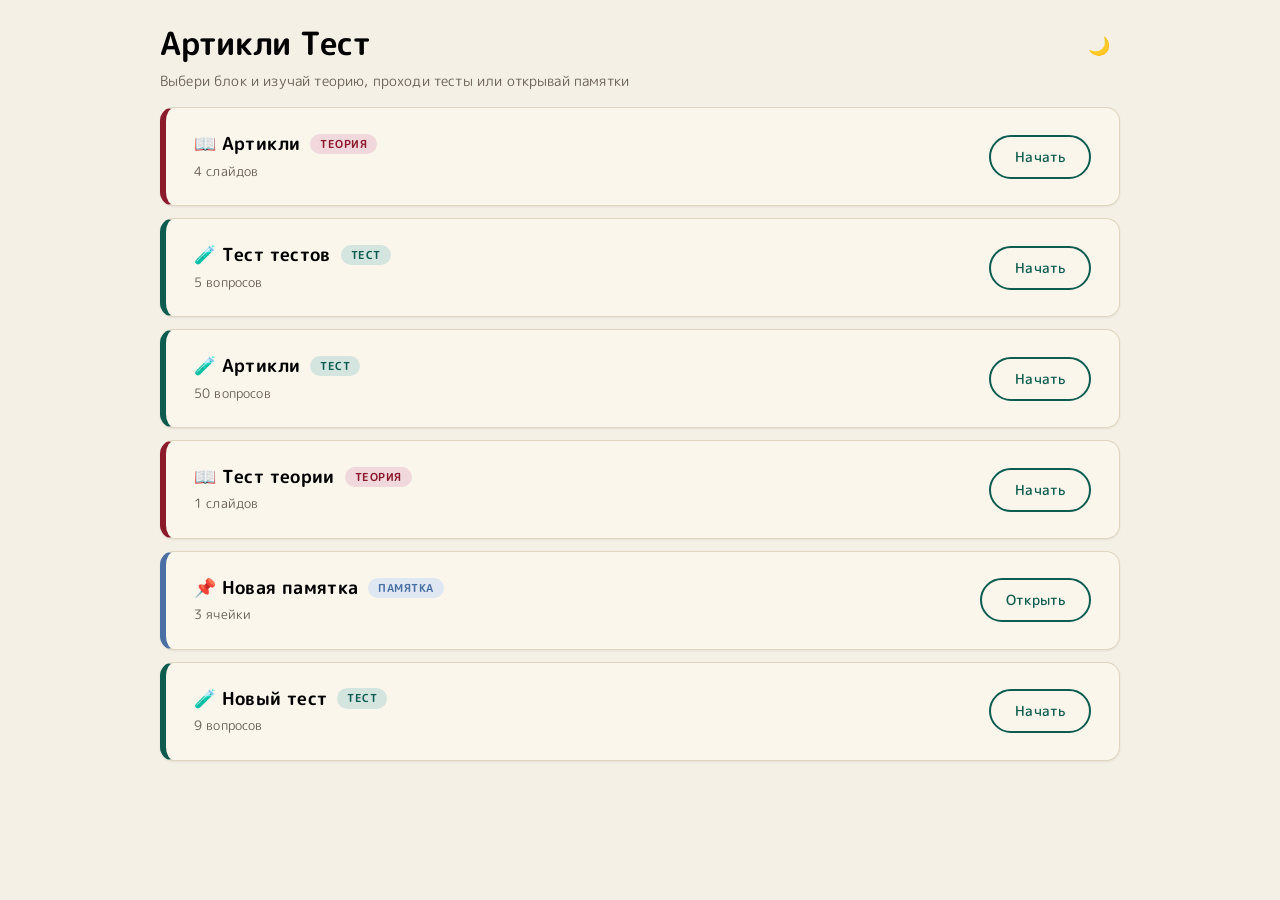
==== _source/index.html @ 347a3600 "Агрегатор курсов. Курс по англ" ====
<!DOCTYPE html>
<html lang="ru">
<head>
    <meta charset="UTF-8">
    <meta name="viewport" content="width=device-width, initial-scale=1.0">
    <title id="page-title">Курс</title>
    <script>
        // Anti-FOUC: применяем тему до первой отрисовки
        (function() {
            try {
                var t = localStorage.getItem("kp_course_theme");
                if (t === "dark" || t === "light") {
                    document.documentElement.setAttribute("data-theme", t);
                } else if (window.matchMedia && window.matchMedia("(prefers-color-scheme: dark)").matches) {
                    document.documentElement.setAttribute("data-theme", "dark");
                }
            } catch (e) {}
        })();
    </script>
    <link rel="stylesheet" href="index.css">
</head>
<body>

<div class="app-container" id="app-container">

    <div class="screen active" id="screen-menu">
        <div class="screen-header">
            <div>
                <h1 class="screen-title" id="course-title" ondblclick="openAdmin()">Курс</h1>
                <p class="screen-subtitle">Выбери блок и изучай теорию, проходи тесты или открывай памятки</p>
            </div>
            <button class="btn-icon" onclick="toggleTheme()" title="Сменить тему">🌙</button>
        </div>
        <div class="menu-list" id="menu-list"></div>
    </div>

    <div class="screen" id="screen-lesson">
        <div class="card">
            <div class="card-body">
                <div class="lesson-header">
                    <div class="lesson-title" id="lesson-title"></div>
                    <div class="header-right">
                        <button class="btn-icon print-hide" onclick="printCurrent()" title="Сохранить в PDF">📄</button>
                        <button class="btn-icon print-hide" onclick="toggleTheme()" title="Сменить тему">🌙</button>
                        <button class="btn btn-text print-hide" onclick="exitToMenu()">← В меню</button>
                    </div>
                </div>
                <div class="progress-bar" style="margin-top:20px;"><div class="progress-fill" id="progress-fill"></div></div>
            </div>
        </div>

        <div class="lesson-layout">
            <div class="lesson-main">
                <div class="card">
                    <div class="card-body" id="slide-content"></div>
                </div>
            </div>
            <aside class="lesson-sidebar">
                <h3>Содержание</h3>
                <nav class="topic-list" id="topic-list"></nav>
            </aside>
        </div>
    </div>

    <div class="screen" id="screen-quiz">
        <div class="card">
            <div class="card-body">
                <div class="lesson-header">
                    <div class="lesson-title" id="quiz-title"></div>
                    <div class="header-right">
                        <span class="timer print-hide" id="quiz-timer">00:00</span>
                        <button class="btn-icon print-hide" onclick="printCurrent()" title="Сохранить в PDF">📄</button>
                        <button class="btn-icon print-hide" onclick="toggleTheme()" title="Сменить тему">🌙</button>
                        <button class="btn btn-text print-hide" onclick="exitToMenu()">← В меню</button>
                    </div>
                </div>
                <div class="progress-bar" style="margin-top:20px;"><div class="progress-fill" id="quiz-progress-fill"></div></div>
            </div>
        </div>

        <div class="quiz-layout">
            <div class="quiz-main">
                <div class="card">
                    <div class="card-body" id="quiz-content"></div>
                </div>
            </div>
            <aside class="quiz-sidebar">
                <h3>Навигация</h3>
                <div class="quiz-nav-grid" id="quiz-nav-grid"></div>
            </aside>
        </div>
    </div>

    <div class="screen" id="screen-memo">
        <div class="memo-screen-header">
            <h1 class="memo-screen-title" id="memo-title"></h1>
            <div class="header-right">
                <button class="btn-icon print-hide" onclick="printCurrent()" title="Сохранить в PDF">📄</button>
                <button class="btn-icon print-hide" onclick="toggleTheme()" title="Сменить тему">🌙</button>
                <button class="btn btn-text print-hide" onclick="exitToMenu()">← В меню</button>
            </div>
        </div>
        <div class="memo-grid" id="memo-grid"></div>
    </div>

</div>

<script src="data.js"></script>
<script src="index.js"></script>
</body>
</html>
---- _source/index.css ----
/* ============================================================
   INDEX.CSS — стили просмотра курса
   ============================================================ */

/* ===== Локальные шрифты ===== */
@font-face {
    font-family: 'M PLUS Rounded 1c';
    font-style: normal;
    font-weight: 400;
    font-display: swap;
    src: url('fonts/MPLUSRounded1c-Regular.ttf') format('truetype');
}
@font-face {
    font-family: 'M PLUS Rounded 1c';
    font-style: normal;
    font-weight: 500;
    font-display: swap;
    src: url('fonts/MPLUSRounded1c-Medium.ttf') format('truetype');
}
@font-face {
    font-family: 'M PLUS Rounded 1c';
    font-style: normal;
    font-weight: 700;
    font-display: swap;
    src: url('fonts/MPLUSRounded1c-Bold.ttf') format('truetype');
}
@font-face {
    font-family: 'M PLUS Rounded 1c';
    font-style: normal;
    font-weight: 800;
    font-display: swap;
    src: url('fonts/MPLUSRounded1c-ExtraBold.ttf') format('truetype');
}

/* ===== Переменные тем ===== */
:root {
    --font-body: 'M PLUS Rounded 1c', -apple-system, BlinkMacSystemFont, 'Segoe UI', Roboto, Arial, sans-serif;
    --font-mono: ui-monospace, Menlo, Consolas, 'Courier New', monospace;

    --bg: #F5F0E6;
    --bg-soft: #EBE4D4;
    --card-bg: #FAF6EC;
    --card-border: #E0D6C0;

    --text: #1A1A1A;
    --text-strong: #000000;
    --text-muted: #6B6256;
    --text-disabled: #A89E8C;
    --text-soft: #4A4540;

    --primary: #0D5C4F;
    --primary-hover: #0A4A40;
    --primary-soft: #D4E4DF;

    --secondary: #8B1A2B;
    --secondary-soft: #F0D8DC;

    --success: #2D6A4F;
    --success-bg: #D4E8DC;
    --success-soft: #D4E8DC;
    --success-border: #2D6A4F;

    --error: #C83B3B;
    --error-bg: #F5D4D4;
    --error-soft: #F5D4D4;
    --error-border: #C83B3B;

    --warning-bg: #F0D8DC;
    --warning-text: #8B1A2B;

    --border: #D8CEB8;
    --hover: #E8DCC8;
    --hover-strong: #DDD0B8;

    --input-bg: #EBE4D4;
    --input-bg-focus: #FAF6EC;

    --topbar-bg: #FAF6EC;
    --topbar-text: #1A1A1A;
    --topbar-border: #E0D6C0;

    --media-bg: #0D1416;
    --card-face-bg: #F0E8D8;
    --card-face-text: #1A1A1A;
    --placeholder-bg: #EBE4D4;
    --placeholder-border: #D8CEB8;
    --placeholder-text: #A89E8C;

    --nav-current: #2563EB;
    --nav-current-soft: rgba(37, 99, 235, 0.15);
    --memo-accent: #4A6FA5;
    --memo-accent-soft: #DEE7F2;

    --shadow-sm: 0 1px 2px rgba(43,43,43,.08);
    --shadow-md: 0 4px 12px rgba(43,43,43,.10);
    --shadow-lg: 0 10px 30px rgba(43,43,43,.14);

    --radius-sm: 6px;
    --radius-md: 10px;
    --radius-lg: 14px;
}
/* ============================================================
   ЧАСТЬ 1 — ТЁМНАЯ ТЕМА
   Замени этим блоком старый [data-theme="dark"] { ... }
   в файлах admin.css и index.css
   ============================================================ */

[data-theme="dark"] {
    --bg: #0A0A0A;
    --bg-soft: #141414;
    --card-bg: #111111;
    --card-border: #2E2E2E;
    --text: #F5F5F5;
    --text-strong: #FFFFFF;
    --text-muted: #8A8A8A;
    --text-disabled: #4A4A4A;
    --text-soft: #B0B0B0;
    --primary: #15803D;
    --primary-hover: #166534;
    --primary-soft: #052E16;
    --secondary: #8B1A1C;
    --secondary-soft: #2A0F0F;
    --success: #059669;
    --success-bg: #052E16;
    --success-soft: #052E16;
    --success-border: #059669;
    --error: #DC2626;
    --error-bg: #2A0A0A;
    --error-soft: #2A0A0A;
    --error-border: #DC2626;
    --warning-bg: #2A0F0F;
    --warning-text: #8B1A1C;
    --border: #2E2E2E;
    --hover: #1A1A1A;
    --hover-strong: #262626;
    --input-bg: #141414;
    --input-bg-focus: #1A1A1A;
    --topbar-bg: #111111;
    --topbar-text: #F5F5F5;
    --topbar-border: #2E2E2E;
    --media-bg: #000000;
    --card-face-bg: #1A1A1A;
    --card-face-text: #FFFFFF;
    --placeholder-bg: #141414;
    --placeholder-border: #2E2E2E;
    --placeholder-text: #4A4A4A;
    --memo-accent: #1E40AF;
    --memo-accent-soft: #0F1A3A;
    --nav-current: #1E40AF;
    --nav-current-soft: rgba(30,64,175,.25);
}

/* --- Match: выбранный и соединённый (без заливки) --- */
.match-item.selected {
    border-color: var(--nav-current);
    border-width: 2px;
    background: transparent;
    color: var(--nav-current);
    font-weight: 700;
}
.match-item.matched {
    border-color: var(--success);
    border-width: 2px;
    background: transparent;
    color: var(--success);
    cursor: default;
    font-weight: 700;
}

/* ===== База ===== */
* { box-sizing: border-box; }
body {
    font-family: var(--font-body);
    font-weight: 400;
    margin: 0;
    background: var(--bg);
    color: var(--text);
    min-height: 100vh;
    padding: 24px 16px;
    transition: background-color .25s, color .25s;
    -webkit-font-smoothing: antialiased;
    letter-spacing: 0.01em;
    line-height: 1.6;
}

h1, h2, h3 { font-weight: 700; letter-spacing: 0.02em; }

.app-container {
    max-width: 960px;
    margin: 0 auto;
    display: flex;
    flex-direction: column;
    gap: 16px;
}
.app-container.wide {
    max-width: 1400px;
}

.screen { display: none; }
.screen.active { display: flex; flex-direction: column; gap: 16px; }

.card {
    background: var(--card-bg);
    border: 1px solid var(--card-border);
    border-radius: var(--radius-lg);
    box-shadow: var(--shadow-sm);
    overflow: hidden;
    transition: box-shadow .2s;
}
.card-body { padding: 32px 40px; }
@media (max-width: 600px) {
    .card-body { padding: 24px 20px; }
    .lesson-header { gap: 10px; }
    .lesson-title { font-size: 16px; }
    .header-right { gap: 6px; flex-wrap: wrap; }
    .timer { font-size: 13px; padding: 4px 10px; }
    .btn-icon { width: 36px; height: 36px; font-size: 16px; }
    .btn-text { padding: 8px 10px; font-size: 13px; }
}

.screen-header {
    display: flex;
    justify-content: space-between;
    align-items: flex-start;
    gap: 16px;
    flex-wrap: wrap;
}
.screen-title {
    font-size: 32px;
    font-weight: 700;
    color: var(--text-strong);
    margin: 0 0 8px;
    line-height: 1.2;
    letter-spacing: -.3px;
    cursor: default;
    user-select: none;
    -webkit-user-select: none;
    touch-action: manipulation;
    -webkit-tap-highlight-color: transparent;
}
.screen-subtitle {
    font-size: 14px;
    color: var(--text-muted);
    margin: 0;
    line-height: 1.5;
}
.header-actions {
    display: flex;
    align-items: center;
    gap: 8px;
    flex-shrink: 0;
}

/* ===== Кнопки ===== */
.btn {
    display: inline-flex;
    align-items: center;
    justify-content: center;
    gap: 8px;
    padding: 10px 24px;
    border-radius: 100px;
    font-size: 14px;
    font-weight: 500;
    font-family: inherit;
    letter-spacing: .1px;
    cursor: pointer;
    border: none;
    transition: all .15s;
    white-space: nowrap;
    text-decoration: none;
}
.btn-primary { background: var(--primary); color: #fff; }
.btn-primary:hover { background: var(--primary-hover); box-shadow: var(--shadow-sm); }
.btn-outline {
    background: transparent;
    color: var(--primary);
    border: 1px solid var(--border);
}
.btn-outline:hover { background: var(--primary-soft); border-color: transparent; }
.btn-text {
    background: transparent;
    color: var(--text-muted);
    padding: 10px 16px;
}
.btn-text:hover { background: var(--hover); color: var(--text); }
.btn-icon {
    width: 42px;
    height: 42px;
    padding: 0;
    border-radius: 50%;
    background: transparent;
    color: var(--text-muted);
    border: none;
    cursor: pointer;
    font-size: 18px;
    display: inline-flex;
    align-items: center;
    justify-content: center;
    transition: all .15s;
    font-family: inherit;
}
.btn-icon:hover { background: var(--hover); color: var(--text); }
.btn:disabled { opacity: .4; cursor: default; pointer-events: none; }

/* ===== Меню ===== */
.menu-list { display: flex; flex-direction: column; gap: 12px; }
.menu-item {
    background: var(--card-bg);
    border: 1px solid var(--card-border);
    border-radius: var(--radius-lg);
    box-shadow: var(--shadow-sm);
    padding: 24px 28px;
    display: flex;
    justify-content: space-between;
    align-items: center;
    gap: 20px;
    flex-wrap: wrap;
    transition: box-shadow .2s;
    border-left: 6px solid var(--card-border);
}
.menu-item:hover { box-shadow: var(--shadow-md); }
.menu-item.theory { border-left-color: var(--secondary); }
.menu-item.quiz { border-left-color: var(--primary); }
.menu-item.memo { border-left-color: var(--memo-accent); }

.menu-info { flex: 1; min-width: 200px; }
.menu-info h3 {
    margin: 0 0 6px;
    font-size: 18px;
    font-weight: 700;
    color: var(--text-strong);
    display: flex;
    align-items: center;
    gap: 10px;
    line-height: 1.3;
}
.menu-info p {
    margin: 0;
    font-size: 13px;
    color: var(--text-muted);
    line-height: 1.5;
}
.menu-type-badge {
    display: inline-block;
    padding: 3px 10px;
    font-size: 11px;
    font-weight: 700;
    border-radius: 100px;
    text-transform: uppercase;
    letter-spacing: .5px;
}
.menu-type-badge.theory {
    background: var(--secondary-soft);
    color: var(--secondary);
}
.menu-type-badge.quiz {
    background: var(--primary-soft);
    color: var(--primary);
}
.menu-type-badge.memo {
    background: var(--memo-accent-soft);
    color: var(--memo-accent);
}
.menu-actions { display: flex; gap: 8px; flex-wrap: wrap; }

/* ===== Прогресс ===== */
.progress-bar {
    height: 8px;
    background: var(--hover);
    border-radius: 100px;
    overflow: hidden;
    margin-bottom: 24px;
}
.progress-fill {
    height: 100%;
    background: var(--primary);
    width: 0%;
    border-radius: 100px;
    transition: width .4s ease;
}

/* ===== Шапка блока ===== */
.lesson-header {
    display: flex;
    justify-content: space-between;
    align-items: center;
    gap: 12px;
    flex-wrap: wrap;
}
.lesson-title {
    font-size: 18px;
    font-weight: 700;
    color: var(--text-strong);
}
.header-right { display: flex; align-items: center; gap: 10px; }
.timer {
    font-weight: 600;
    color: var(--text-muted);
    font-variant-numeric: tabular-nums;
    font-size: 15px;
    padding: 6px 14px;
    background: var(--hover);
    border-radius: 100px;
}

/* ===== Раскладка теории / теста ===== */
.lesson-layout, .quiz-layout {
    display: flex;
    gap: 20px;
    align-items: flex-start;
}
.lesson-main, .quiz-main { flex: 1; min-width: 0; }
.lesson-sidebar, .quiz-sidebar {
    width: 240px;
    flex-shrink: 0;
    position: sticky;
    top: 20px;
    background: var(--card-bg);
    border: 1px solid var(--card-border);
    border-radius: var(--radius-lg);
    box-shadow: var(--shadow-sm);
    padding: 20px;
}
.lesson-sidebar h3, .quiz-sidebar h3 {
    font-size: 12px;
    color: var(--text-muted);
    text-transform: uppercase;
    letter-spacing: .8px;
    margin: 0 0 14px;
    font-weight: 700;
}

.topic-list { display: flex; flex-direction: column; gap: 4px; }
.topic-item {
    text-align: left;
    padding: 10px 14px;
    border: none;
    background: transparent;
    color: var(--text);
    border-radius: var(--radius-sm);
    cursor: pointer;
    font-size: 14px;
    font-family: inherit;
    font-weight: 500;
    transition: all .15s;
    line-height: 1.4;
}
.topic-item:hover { background: var(--hover); }
.topic-item.current {
    background: var(--primary-soft);
    color: var(--primary);
    font-weight: 700;
}
.topic-item.visited { color: var(--success); }
.topic-item.visited.current { color: var(--primary); }

/* ===== Слайд ===== */
.slide-title {
    font-size: 24px;
    font-weight: 700;
    margin: 0 0 24px;
    color: var(--text-strong);
    line-height: 1.3;
    letter-spacing: -.2px;
}

.slide-content p {
    font-size: 16px;
    line-height: 1.7;
    margin: 0 0 16px;
    color: var(--text);
}
.slide-content h3 {
    font-size: 18px;
    font-weight: 700;
    margin: 28px 0 12px;
    color: var(--text-strong);
}
.slide-content ul { margin: 0 0 16px; padding-left: 24px; }
.slide-content ul li {
    font-size: 16px;
    line-height: 1.7;
    margin-bottom: 8px;
    color: var(--text);
}
.slide-content .quote {
    margin: 24px 0;
    padding: 16px 22px;
    background: var(--secondary-soft);
    border-left: 4px solid var(--secondary);
    border-radius: var(--radius-sm);
    font-size: 15px;
    line-height: 1.6;
    color: var(--text);
}
.slide-content strong { color: var(--text-strong); font-weight: 700; }

/* ===== Медиа ===== */
.slide-media { margin: 24px 0; }
.slide-media img,
.slide-media video {
    width: 100%;
    height: auto;
    display: block;
    border-radius: var(--radius-md);
    background: var(--media-bg);
}
.slide-media video { max-height: 520px; }

.slide-media-error {
    padding: 30px 20px;
    text-align: center;
    background: var(--placeholder-bg);
    border: 1px dashed var(--placeholder-border);
    border-radius: var(--radius-md);
    color: var(--text-muted);
    font-size: 14px;
    line-height: 1.5;
}
.slide-media-error code {
    font-family: var(--font-mono);
    font-size: 12px;
    color: var(--primary);
    word-break: break-all;
}

/* ===== Таблица ===== */
.slide-table-wrap {
    margin: 24px 0;
    overflow-x: auto;
    -webkit-overflow-scrolling: touch;
    border-radius: var(--radius-md);
    border: 1px solid var(--border);
}
.slide-table {
    width: 100%;
    border-collapse: collapse;
    font-size: 15px;
    background: var(--card-bg);
    min-width: 100%;
}
.slide-table td,
.slide-table th {
    padding: 12px 16px;
    border: 1px solid var(--border);
    text-align: left;
    vertical-align: top;
    line-height: 1.5;
    color: var(--text);
    word-break: break-word;
}
.slide-table th {
    background: var(--card-face-bg);
    font-weight: 700;
    color: var(--text-strong);
    text-transform: none;
    letter-spacing: 0;
}
.slide-table tr:not(:has(th)):nth-child(even) td {
    background: var(--hover);
}
.slide-table tbody tr:hover td {
    background: var(--primary-soft);
}
@media (max-width: 600px) {
    .slide-table td,
    .slide-table th {
        padding: 8px 10px;
        font-size: 13px;
    }
}

/* ===== Ссылки ===== */
.link-block { margin: 20px 0; }
.slide-link {
    display: inline-flex;
    align-items: center;
    gap: 10px;
    padding: 12px 24px;
    background: var(--secondary-soft);
    color: var(--secondary);
    border-radius: 100px;
    font-size: 15px;
    font-weight: 700;
    text-decoration: none;
    cursor: pointer;
    transition: all .2s;
    border: none;
    font-family: inherit;
}
.slide-link:hover { background: var(--secondary); color: #fff; }
.slide-link.internal { background: var(--primary-soft); color: var(--primary); }
.slide-link.internal:hover { background: var(--primary); color: #fff; }

/* ===== Навигация ===== */
.nav-row {
    display: flex;
    justify-content: space-between;
    gap: 10px;
    margin-top: 32px;
    padding-top: 24px;
    border-top: 1px solid var(--border);
}
.nav-btn {
    padding: 12px 28px;
    border-radius: 100px;
    font-size: 14px;
    font-weight: 500;
    cursor: pointer;
    font-family: inherit;
    border: 1px solid var(--border);
    background: transparent;
    color: var(--primary);
    transition: all .2s;
}
.nav-btn:hover:not(:disabled) { background: var(--primary-soft); border-color: transparent; }
.nav-btn:disabled { opacity: .35; cursor: default; }
.nav-btn.primary { background: var(--primary); color: #fff; border-color: var(--primary); }
.nav-btn.primary:hover:not(:disabled) { background: var(--primary-hover); border-color: var(--primary-hover); }

/* ===== Навигация теста ===== */
.quiz-nav-grid {
    display: grid;
    grid-template-columns: repeat(3, 1fr);
    gap: 6px;
}
.quiz-nav-num {
    aspect-ratio: 1;
    padding: 0;
    border: 1px solid var(--border);
    background: transparent;
    color: var(--text-muted);
    border-radius: var(--radius-sm);
    font-size: 14px;
    font-weight: 500;
    cursor: pointer;
    font-family: inherit;
    transition: all .15s;
}
.quiz-nav-num:hover { background: var(--hover); color: var(--text); }
.quiz-nav-num.correct { background: var(--success-bg); border-color: var(--success-border); color: var(--success); }
.quiz-nav-num.wrong { background: var(--error-bg); border-color: var(--error-border); color: var(--error); }
.quiz-nav-num.current { border-color: var(--nav-current); color: var(--nav-current); box-shadow: 0 0 0 2px var(--nav-current-soft); }

/* ===== Вопросы теста ===== */
.quiz-question-text {
    font-size: 20px;
    font-weight: 700;
    margin-bottom: 20px;
    line-height: 1.5;
    color: var(--text-strong);
}
.quiz-hint {
    font-size: 13px;
    color: var(--text-muted);
    margin-bottom: 16px;
    font-style: italic;
}
.quiz-options { display: flex; flex-direction: column; gap: 10px; }
.quiz-opt {
    background: transparent;
    border: 1px solid var(--border);
    color: var(--text);
    padding: 16px 20px;
    border-radius: var(--radius-sm);
    font-size: 16px;
    text-align: left;
    cursor: pointer;
    font-weight: 400;
    font-family: inherit;
    transition: all .15s;
    line-height: 1.4;
}
.quiz-opt:hover:not(:disabled) { border-color: var(--primary); background: var(--primary-soft); }
.quiz-opt:disabled { cursor: default; }
.quiz-opt.selected { background: var(--primary-soft); border-color: var(--primary); color: var(--primary); font-weight: 500; }
.quiz-opt.correct { background: var(--success-bg); border-color: var(--success); color: var(--success); font-weight: 500; }
.quiz-opt.wrong { background: var(--error-bg); border-color: var(--error); color: var(--error); }

.quiz-explain {
    display: none;
    margin-top: 20px;
    padding: 18px 22px;
    background: var(--secondary-soft);
    border-left: 4px solid var(--secondary);
    border-radius: var(--radius-sm);
    font-size: 15px;
    line-height: 1.6;
    color: var(--text);
}
.quiz-explain.show { display: block; animation: fadeIn .3s ease; }
@keyframes fadeIn { from { opacity: 0; transform: translateY(-5px); } to { opacity: 1; transform: translateY(0); } }

.quiz-nav-row {
    display: flex;
    justify-content: space-between;
    gap: 10px;
    margin-top: 32px;
    padding-top: 24px;
    border-top: 1px solid var(--border);
}
.quiz-nav-btn {
    padding: 12px 28px;
    border-radius: 100px;
    font-size: 14px;
    font-weight: 500;
    cursor: pointer;
    font-family: inherit;
    border: 1px solid var(--border);
    background: transparent;
    color: var(--primary);
    transition: all .2s;
}
.quiz-nav-btn:hover:not(:disabled) { background: var(--primary-soft); border-color: transparent; }
.quiz-nav-btn:disabled { opacity: .35; cursor: default; }
.quiz-nav-btn.primary { background: var(--primary); color: #fff; border-color: var(--primary); }
.quiz-nav-btn.primary:hover:not(:disabled) { background: var(--primary-hover); border-color: var(--primary-hover); }
.quiz-nav-btn.check {
    background: var(--success);
    color: #fff;
    border-color: var(--success);
}
.quiz-nav-btn.check:hover:not(:disabled) { filter: brightness(.9); }

/* ===== MATCH ===== */
.match-grid {
    display: grid;
    grid-template-columns: 1fr 1fr;
    gap: 12px;
    margin-bottom: 8px;
}
.match-col { display: flex; flex-direction: column; gap: 8px; }
.match-item {
    padding: 14px 18px;
    border: 2px solid var(--border);
    border-radius: var(--radius-sm);
    background: var(--card-bg);
    color: var(--text);
    font-size: 16px;
    font-family: inherit;
    font-weight: 500;
    cursor: pointer;
    text-align: center;
    transition: all .18s;
    line-height: 1.4;
    min-height: 56px;
    display: flex;
    align-items: center;
    justify-content: center;
}
.match-item:hover:not(.matched):not(:disabled) {
    border-color: var(--primary);
    background: var(--primary-soft);
    color: var(--primary);
}
.match-item.selected {
    border-color: var(--nav-current);
    background: var(--nav-current-soft);
    color: var(--nav-current);
    font-weight: 700;
}
.match-item.matched {
    border-color: var(--success);
    background: var(--success-bg);
    color: var(--success);
    cursor: default;
    font-weight: 700;
}
.match-item.wrong-flash {
    border-color: var(--error);
    background: var(--error-bg);
    color: var(--error);
    animation: shake .4s ease;
}
@keyframes shake {
    0%, 100% { transform: translateX(0); }
    20% { transform: translateX(-6px); }
    40% { transform: translateX(6px); }
    60% { transform: translateX(-4px); }
    80% { transform: translateX(4px); }
}
.match-counter {
    text-align: center;
    font-size: 13px;
    color: var(--text-muted);
    margin-bottom: 14px;
    font-weight: 500;
}
@media (max-width: 600px) {
    .match-grid { gap: 8px; }
    .match-item { padding: 10px 8px; font-size: 14px; min-height: 48px; }
}

/* ===== CARD ===== */
.card-view {
    max-width: 560px;
    margin: 0 auto;
}
.card-face {
    background: var(--card-face-bg);
    color: var(--card-face-text);
    border: 1px solid var(--card-border);
    border-radius: var(--radius-lg);
    padding: 60px 30px;
    text-align: center;
    min-height: 300px;
    display: flex;
    flex-direction: column;
    align-items: center;
    justify-content: center;
    gap: 20px;
    margin-bottom: 20px;
    box-shadow: var(--shadow-md);
}
.card-face-image {
    max-width: 100%;
    max-height: 240px;
    border-radius: var(--radius-sm);
    object-fit: contain;
}
.card-face-text {
    font-size: 40px;
    font-weight: 700;
    line-height: 1.2;
    word-break: break-word;
}
@media (max-width: 600px) {
    .card-face { padding: 40px 20px; min-height: 220px; }
    .card-face-text { font-size: 30px; }
}
.card-buttons {
    display: flex;
    gap: 16px;
    justify-content: center;
}
.card-btn {
    width: 90px;
    height: 90px;
    border-radius: 50%;
    border: 2px solid var(--border);
    background: var(--card-bg);
    color: var(--text-muted);
    font-size: 34px;
    cursor: pointer;
    display: inline-flex;
    align-items: center;
    justify-content: center;
    transition: all .2s;
    font-family: inherit;
    line-height: 1;
    user-select: none;
}
.card-btn.dontknow { border-color: var(--error); color: var(--error); }
.card-btn.dontknow:hover { background: var(--error-bg); transform: scale(1.05); }
.card-btn.know { border-color: var(--success); color: var(--success); }
.card-btn.know:hover { background: var(--success-bg); transform: scale(1.05); }
.card-btn:disabled { opacity: .4; cursor: default; pointer-events: none; }
@media (max-width: 600px) {
    .card-btn { width: 76px; height: 76px; font-size: 28px; }
}

.card-answer-label {
    text-align: center;
    color: var(--text-muted);
    font-size: 13px;
    text-transform: uppercase;
    letter-spacing: .8px;
    font-weight: 700;
    margin-bottom: 12px;
}

/* ===== РЕЗУЛЬТАТ ===== */
.quiz-result-box {
    background: var(--success-bg);
    border: 1px solid var(--success-border);
    border-radius: var(--radius-lg);
    padding: 40px 30px;
    text-align: center;
}
.quiz-result-box h2 {
    margin: 0 0 10px;
    color: var(--success);
    font-weight: 700;
}
.quiz-result-box .score {
    font-size: 56px;
    font-weight: 700;
    color: var(--text-strong);
    margin: 16px 0 8px;
    letter-spacing: -1px;
}
.quiz-result-box .note { color: var(--text-muted); font-size: 14px; margin: 0 0 6px; }
.quiz-result-box .time { color: var(--text-muted); font-size: 14px; margin: 0 0 28px; }
.quiz-result-actions { display: flex; gap: 10px; justify-content: center; flex-wrap: wrap; }

/* ===== Статистика по группам ===== */
.group-stats { margin: 24px 0; }
.group-stats-title {
    font-size: 16px;
    font-weight: 700;
    color: var(--text-strong);
    margin-bottom: 14px;
}
.group-row {
    border: 1px solid var(--border);
    border-radius: var(--radius-md);
    margin-bottom: 8px;
    overflow: hidden;
    background: var(--card-bg);
    transition: all .2s;
}
.group-row:hover { box-shadow: var(--shadow-sm); }
.group-row.expanded { border-color: var(--primary); }
.group-row-head {
    display: flex;
    align-items: center;
    justify-content: space-between;
    padding: 16px 20px;
    cursor: pointer;
    gap: 12px;
    user-select: none;
}
.group-row-name {
    font-weight: 500;
    color: var(--text-strong);
    font-size: 15px;
    display: flex;
    align-items: center;
    gap: 10px;
}
.group-row-arrow {
    color: var(--text-muted);
    font-size: 12px;
    transition: transform .2s;
}
.group-row.expanded .group-row-arrow { transform: rotate(90deg); }
.group-row-right { display: flex; align-items: center; gap: 14px; }
.group-row-count {
    font-size: 14px;
    color: var(--text-muted);
    font-variant-numeric: tabular-nums;
}
.group-row-bar {
    width: 100px;
    height: 8px;
    background: var(--hover);
    border-radius: 100px;
    overflow: hidden;
    flex-shrink: 0;
}
.group-row-bar-fill { height: 100%; transition: width .4s; border-radius: 100px; }
.group-row-percent {
    font-size: 14px;
    font-weight: 700;
    min-width: 48px;
    text-align: right;
    font-variant-numeric: tabular-nums;
}
.group-row-details {
    display: none;
    padding: 0 20px 20px;
    border-top: 1px solid var(--border);
}
.group-row.expanded .group-row-details { display: block; animation: fadeIn .3s ease; }
.group-q-item { padding: 16px 0; border-bottom: 1px solid var(--border); }
.group-q-item:last-child { border-bottom: none; }
.group-q-text {
    font-weight: 500;
    color: var(--text-strong);
    margin-bottom: 12px;
    font-size: 15px;
    line-height: 1.5;
}
.group-q-status {
    display: inline-block;
    padding: 2px 10px;
    border-radius: 100px;
    font-size: 11px;
    font-weight: 700;
    margin-left: 8px;
    text-transform: uppercase;
    letter-spacing: .4px;
    vertical-align: middle;
}
.group-q-status.ok { background: var(--success-bg); color: var(--success); }
.group-q-status.fail { background: var(--error-bg); color: var(--error); }
.group-q-answers { display: flex; flex-direction: column; gap: 4px; margin-top: 8px; }
.group-q-answer {
    font-size: 14px;
    padding: 8px 12px;
    border-radius: var(--radius-sm);
    color: var(--text);
    background: var(--placeholder-bg);
    line-height: 1.4;
}
.group-q-answer.user-correct {
    background: var(--success-bg);
    color: var(--success);
    font-weight: 500;
}
.group-q-answer.user-wrong {
    background: var(--error-bg);
    color: var(--error);
}
.group-q-answer.correct-answer { border: 1px dashed var(--success); }

.group-match-pairs { display: flex; flex-direction: column; gap: 4px; margin-top: 8px; }
.group-match-pair {
    font-size: 14px;
    padding: 8px 12px;
    border-radius: var(--radius-sm);
    background: var(--placeholder-bg);
    color: var(--text);
    line-height: 1.4;
}
.group-match-pair.correct-answer {
    background: var(--success-bg);
    color: var(--success);
    border: 1px dashed var(--success);
}

.group-card-view {
    display: flex;
    gap: 12px;
    margin-top: 8px;
    flex-wrap: wrap;
}
.group-card-side {
    flex: 1;
    min-width: 180px;
    padding: 14px 16px;
    border-radius: var(--radius-sm);
    background: var(--placeholder-bg);
    color: var(--text);
    font-size: 14px;
    line-height: 1.4;
}
.group-card-side-label {
    font-size: 11px;
    text-transform: uppercase;
    letter-spacing: .5px;
    color: var(--text-muted);
    font-weight: 700;
    margin-bottom: 6px;
}
.group-card-side img {
    max-width: 100%;
    max-height: 140px;
    border-radius: 4px;
    margin-top: 8px;
    display: block;
}

/* ===== ПАМЯТКА ===== */
.memo-screen-header {
    display: flex;
    justify-content: space-between;
    align-items: center;
    gap: 12px;
    flex-wrap: wrap;
    margin-bottom: 20px;
}
.memo-screen-title {
    font-size: 24px;
    font-weight: 700;
    color: var(--text-strong);
    margin: 0;
    line-height: 1.3;
    letter-spacing: -.2px;
}

.memo-grid {
    display: grid;
    gap: 20px;
    align-items: start;
}
.memo-grid.cols-1 { grid-template-columns: 1fr; }
.memo-grid.cols-2 { grid-template-columns: repeat(2, 1fr); }
.memo-grid.cols-3 { grid-template-columns: repeat(3, 1fr); }
.memo-grid.cols-4 { grid-template-columns: repeat(4, 1fr); }

.memo-cell {
    background: var(--card-face-bg);
    border: 1px solid var(--card-border);
    border-radius: var(--radius-lg);
    box-shadow: var(--shadow-sm);
    overflow: hidden;
    transition: box-shadow .2s;
    display: flex;
    flex-direction: column;
}
.memo-cell:hover { box-shadow: var(--shadow-md); }

.memo-cell-header {
    background: var(--secondary);
    color: #fff;
    padding: 14px 20px;
    font-size: 14px;
    font-weight: 700;
    text-transform: uppercase;
    letter-spacing: .6px;
    line-height: 1.3;
}
.memo-cell-header.with-icon {
    display: flex;
    align-items: center;
    gap: 8px;
}
.memo-cell-header .memo-cell-icon {
    font-size: 16px;
    flex-shrink: 0;
}

.memo-cell-body {
    padding: 20px 22px;
    color: var(--card-face-text);
    flex: 1;
}
.memo-cell-body p {
    font-size: 15px;
    line-height: 1.6;
    margin: 0 0 12px;
    color: var(--card-face-text);
}
.memo-cell-body p:last-child { margin-bottom: 0; }
.memo-cell-body h3 {
    font-size: 16px;
    font-weight: 700;
    margin: 16px 0 10px;
    color: var(--card-face-text);
}
.memo-cell-body h3:first-child { margin-top: 0; }
.memo-cell-body ul {
    margin: 0 0 12px;
    padding-left: 20px;
}
.memo-cell-body ul:last-child { margin-bottom: 0; }
.memo-cell-body ul li {
    font-size: 15px;
    line-height: 1.6;
    margin-bottom: 6px;
    color: var(--card-face-text);
}
.memo-cell-body .quote {
    margin: 16px 0;
    padding: 12px 16px;
    background: var(--secondary-soft);
    border-left: 4px solid var(--secondary);
    border-radius: var(--radius-sm);
    font-size: 14px;
    line-height: 1.6;
    color: var(--card-face-text);
}
.memo-cell-body .quote:last-child { margin-bottom: 0; }
.memo-cell-body strong { color: var(--card-face-text); font-weight: 700; }

.memo-cell-body .slide-media { margin: 16px 0; }
.memo-cell-body .slide-media:last-child { margin-bottom: 0; }
.memo-cell-body .slide-media img,
.memo-cell-body .slide-media video {
    background: var(--media-bg);
}

.memo-cell-body .slide-link {
    background: var(--secondary-soft);
    color: var(--secondary);
}

.memo-cell-body .slide-table-wrap {
    margin: 16px 0;
}
.memo-cell-body .slide-table-wrap:last-child { margin-bottom: 0; }
.memo-cell-body .slide-table {
    font-size: 14px;
}
.memo-cell-body .slide-table td,
.memo-cell-body .slide-table th {
    padding: 8px 10px;
}

.memo-grid.cols-1 .memo-cell-body {
    max-width: 800px;
    margin: 0 auto;
    width: 100%;
}
.memo-grid.cols-1 .memo-cell-header {
    padding: 18px 32px;
    font-size: 16px;
}

@media (max-width: 900px) {
    .memo-grid.cols-3,
    .memo-grid.cols-4 {
        grid-template-columns: repeat(2, 1fr);
    }
}
@media (max-width: 600px) {
    .memo-grid.cols-1,
    .memo-grid.cols-2,
    .memo-grid.cols-3,
    .memo-grid.cols-4 {
        grid-template-columns: 1fr;
    }
    .memo-grid { gap: 14px; }
    .memo-cell-body { padding: 16px 18px; }
    .memo-screen-title { font-size: 20px; }
}

/* ===== Адаптив ===== */
@media (max-width: 800px) {
    .lesson-layout, .quiz-layout { flex-direction: column; }
    .lesson-sidebar, .quiz-sidebar { width: 100%; position: static; order: -1; }
    .lesson-main, .quiz-main { width: 100%; }
    .topic-list { flex-direction: row; flex-wrap: wrap; }
    .quiz-nav-grid { grid-template-columns: repeat(6, 1fr); }
    .group-row-bar { width: 60px; }
    .screen-title { font-size: 24px; }
}

/* ===== ПЕЧАТЬ ===== */
.print-video-placeholder {
    display: none;
    padding: 16px 20px;
    border: 1px dashed var(--border);
    border-radius: var(--radius-md);
    background: var(--placeholder-bg);
    color: var(--text-muted);
    font-size: 14px;
    font-style: italic;
    text-align: center;
    margin: 24px 0;
}
.print-answers-block {
    margin-top: 40px;
    padding-top: 24px;
    border-top: 2px solid var(--border);
}
.print-answers-title {
    font-size: 18px;
    font-weight: 700;
    margin: 0 0 16px;
    color: var(--text-strong);
}
.print-answer-item {
    font-size: 14px;
    line-height: 1.6;
    margin-bottom: 6px;
    color: var(--text);
}
.print-answer-item strong { color: var(--text-strong); font-weight: 700; }
.print-question-item {
    margin-bottom: 32px;
    page-break-inside: avoid;
}
.print-question-number {
    font-size: 15px;
    font-weight: 700;
    color: var(--text-strong);
    margin-bottom: 8px;
}
.print-question-text {
    font-size: 16px;
    line-height: 1.5;
    margin-bottom: 12px;
    color: var(--text);
}
.print-options { margin: 0 0 12px; padding-left: 4px; }
.print-option {
    font-size: 15px;
    line-height: 1.6;
    margin-bottom: 6px;
    color: var(--text);
}
.print-match-pairs { margin: 0 0 12px; }
.print-match-pair {
    font-size: 15px;
    line-height: 1.6;
    margin-bottom: 4px;
    color: var(--text);
}
.print-card-front {
    font-size: 16px;
    line-height: 1.5;
    margin-bottom: 8px;
    padding: 12px 16px;
    background: var(--card-face-bg);
    border: 1px solid var(--card-border);
    border-radius: var(--radius-sm);
    color: var(--card-face-text);
    display: inline-block;
    min-width: 200px;
}

@media print {
    .btn-icon,
    .btn-text,
    .btn-primary,
    .btn-outline,
    .btn-danger,
    .progress-bar,
    .timer,
    .lesson-sidebar,
    .quiz-sidebar,
    .quiz-nav-grid,
    .nav-row,
    .quiz-nav-row,
    .memo-screen-header .header-right,
    .screen-subtitle,
    .screen-header .btn-icon,
    .menu-list,
    .print-hide {
        display: none !important;
    }

    body {
        background: #fff !important;
        padding: 0 !important;
        color: #000 !important;
        font-size: 12pt;
    }
    .app-container {
        max-width: none !important;
        padding: 0 !important;
    }

    .screen { display: none !important; }
    .screen.active { display: block !important; }

    .card, .memo-cell, .card-face {
        box-shadow: none !important;
        border: none !important;
        background: #fff !important;
        border-radius: 0 !important;
    }
    .card-body {
        padding: 0 !important;
    }
    .menu-item {
        box-shadow: none !important;
        border: none !important;
    }

    .lesson-header,
    .memo-screen-header {
        margin-bottom: 16px;
        border-bottom: 1px solid #ccc;
        padding-bottom: 8px;
    }
    .lesson-title,
    .memo-screen-title {
        font-size: 16pt;
        color: #000 !important;
    }

    .slide-title {
        font-size: 18pt;
        color: #000 !important;
        margin: 0 0 16px;
    }
    .slide-content p,
    .slide-content li,
    .slide-content h3 {
        color: #000 !important;
    }
    .slide-content h3 {
        font-size: 14pt;
        page-break-after: avoid;
    }
    .slide-content p,
    .slide-content li {
        font-size: 12pt;
        page-break-inside: avoid;
    }
    .slide-content .quote {
        background: #f5f5f5 !important;
        border-left: 3px solid #888 !important;
        page-break-inside: avoid;
    }

    .slide-media img,
    .slide-media video,
    .memo-cell-body img,
    .memo-cell-body video {
        max-width: 100% !important;
        max-height: 60vh !important;
        page-break-inside: avoid;
    }

    .slide-media video {
        display: none !important;
    }
    .slide-media.has-video .print-video-placeholder {
        display: block !important;
    }

    .slide-link {
        background: transparent !important;
        border: 1px solid #888 !important;
        color: #000 !important;
        padding: 6px 12px;
        font-size: 11pt;
    }
    .slide-link.internal {
        background: transparent !important;
        color: #000 !important;
    }

    .memo-grid {
        gap: 12px !important;
    }
    .memo-cell {
        page-break-inside: avoid;
        margin-bottom: 12px;
        border: 1px solid #ddd !important;
        background: #fff !important;
    }
    .memo-cell-header {
        background: var(--secondary) !important;
        color: #fff !important;
        padding: 8px 12px;
        font-size: 11pt;
        border-bottom: 1px solid #ccc;
        -webkit-print-color-adjust: exact !important;
        print-color-adjust: exact !important;
    }
    .memo-cell-body {
        padding: 10px 14px !important;
        color: #000 !important;
    }
    .memo-cell-body p,
    .memo-cell-body li,
    .memo-cell-body h3,
    .memo-cell-body .quote {
        color: #000 !important;
    }
    .memo-cell-body .quote {
        background: #f5f5f5 !important;
        border-left: 3px solid #888 !important;
    }

    .quiz-question-text,
    .quiz-hint {
        color: #000 !important;
    }
    .print-question-item {
        page-break-inside: avoid;
    }
    .print-question-number { color: #000 !important; }
    .print-question-text { color: #000 !important; }
    .print-option { color: #000 !important; }
    .print-card-front { color: #000 !important; background: #f5f5f5 !important; }

    .print-answers-block {
        page-break-before: always;
    }
    .print-answers-title { color: #000 !important; font-size: 14pt; }
    .print-answer-item { color: #000 !important; font-size: 11pt; }
    .print-answer-item strong { color: #000 !important; }

    .print-match-pair { color: #000 !important; font-size: 11pt; }

    @media (max-width: 900px) {
        .memo-grid.cols-3,
        .memo-grid.cols-4 {
            grid-template-columns: repeat(2, 1fr) !important;
        }
    }

    .group-q-item,
    .slide-media {
        page-break-inside: avoid;
    }

    /* Таблица в печати */
    .slide-table-wrap {
        overflow: visible !important;
        border: 1px solid #999 !important;
        page-break-inside: avoid;
    }
    .slide-table {
        background: #fff !important;
    }
    .slide-table td,
    .slide-table th {
        border: 1px solid #999 !important;
        color: #000 !important;
        background: #fff !important;
        padding: 6px 10px !important;
        font-size: 10pt !important;
    }
    .slide-table th {
        background: #eee !important;
        font-weight: 700 !important;
        -webkit-print-color-adjust: exact !important;
        print-color-adjust: exact !important;
    }
}/* ============================================================
   ЧАСТЬ 2 — ПРОЗРАЧНЫЕ КНОПКИ
   Добавь этот блок В КОНЕЦ файла admin.css и index.css
   (один раз, после остальных стилей).
   ============================================================ */

/* --- Основная кнопка (.btn-primary) --- */
.btn-primary {
    background: transparent;
    color: var(--primary);
    border: 2px solid var(--primary);
}
.btn-primary:hover {
    background: var(--primary);
    color: #fff;
}

/* --- Кнопка «Завершить блок» / «Дальше» (.nav-btn.primary) --- */
.nav-btn.primary {
    background: transparent;
    color: var(--primary);
    border-color: var(--primary);
    border-width: 2px;
}
.nav-btn.primary:hover:not(:disabled) {
    background: var(--primary);
    color: #fff;
    border-color: var(--primary);
}

/* --- Кнопка «Дальше» в тесте (.quiz-nav-btn.primary) --- */
.quiz-nav-btn.primary {
    background: transparent;
    color: var(--primary);
    border-color: var(--primary);
    border-width: 2px;
}
.quiz-nav-btn.primary:hover:not(:disabled) {
    background: var(--primary);
    color: #fff;
    border-color: var(--primary);
}

/* --- Кнопка «Проверить» (.quiz-nav-btn.check) --- */
.quiz-nav-btn.check {
    background: transparent;
    color: var(--success);
    border-color: var(--success);
    border-width: 2px;
}
.quiz-nav-btn.check:hover:not(:disabled) {
    background: var(--success);
    color: #fff;
}

/* --- Варианты ответов в тесте (без заливки) --- */
.quiz-opt.selected {
    background: transparent;
    border: 2px solid var(--primary);
    color: var(--primary);
    font-weight: 500;
}
.quiz-opt.correct {
    background: transparent;
    border: 2px solid var(--success);
    color: var(--success);
    font-weight: 500;
}
.quiz-opt.wrong {
    background: transparent;
    border: 2px solid var(--error);
    color: var(--error);
}

/* --- Сетка навигации теста (без заливки) --- */
.quiz-nav-num.correct {
    background: transparent;
    border: 2px solid var(--success);
    color: var(--success);
}
.quiz-nav-num.wrong {
    background: transparent;
    border: 2px solid var(--error);
    color: var(--error);
}
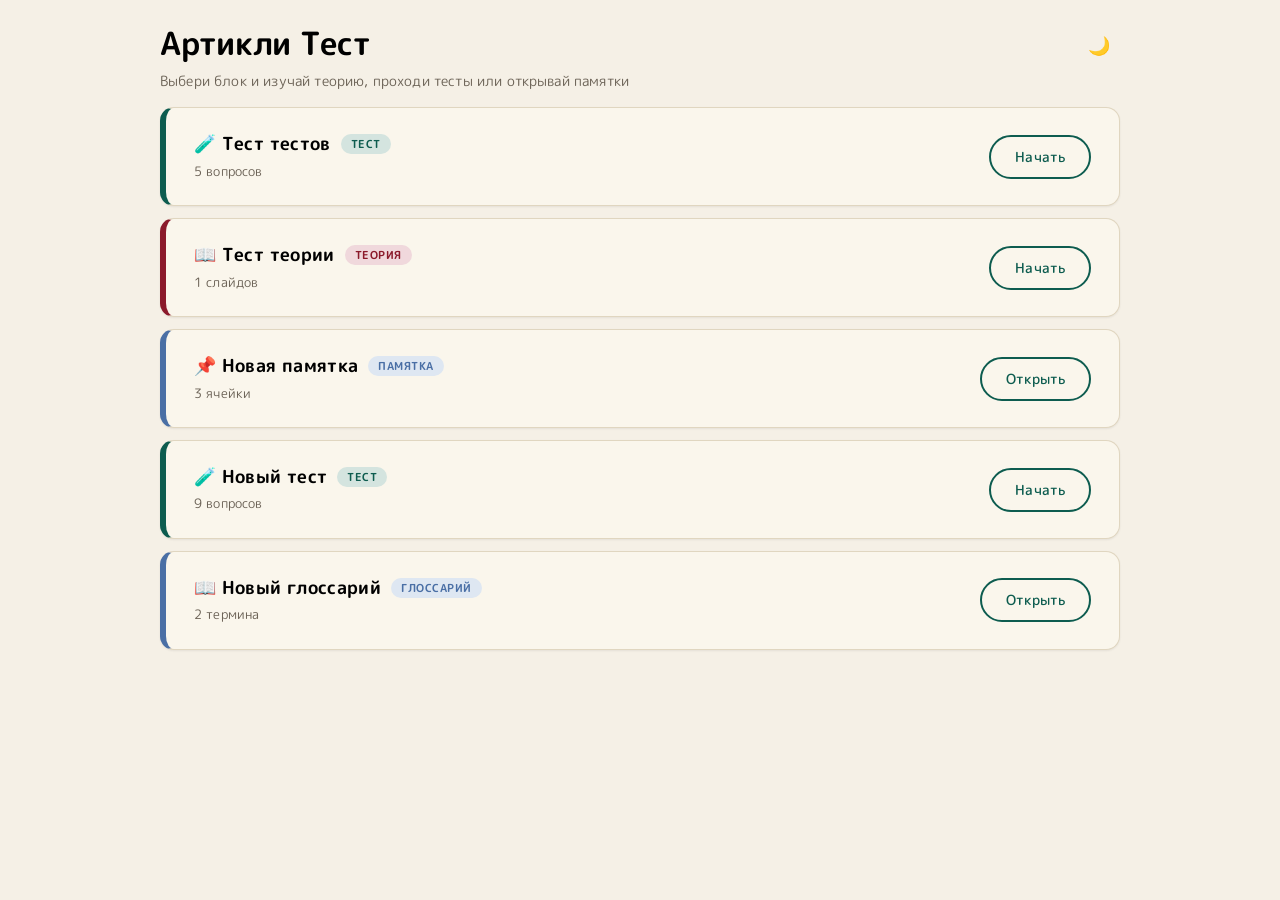
==== commit 346949b7: "Правка списков. Защита data JS." ====
--- a/_source/index.html
+++ b/_source/index.html
@@ -5,7 +5,6 @@
     <meta name="viewport" content="width=device-width, initial-scale=1.0">
     <title id="page-title">Курс</title>
     <script>
-        // Anti-FOUC: применяем тему до первой отрисовки
         (function() {
             try {
                 var t = localStorage.getItem("kp_course_theme");
@@ -40,6 +39,7 @@
                 <div class="lesson-header">
                     <div class="lesson-title" id="lesson-title"></div>
                     <div class="header-right">
+                        <button class="btn btn-text print-hide" id="back-btn-lesson" onclick="goBack()" style="display:none;">← Назад</button>
                         <button class="btn-icon print-hide" onclick="printCurrent()" title="Сохранить в PDF">📄</button>
                         <button class="btn-icon print-hide" onclick="toggleTheme()" title="Сменить тему">🌙</button>
                         <button class="btn btn-text print-hide" onclick="exitToMenu()">← В меню</button>
@@ -69,6 +69,7 @@
                     <div class="lesson-title" id="quiz-title"></div>
                     <div class="header-right">
                         <span class="timer print-hide" id="quiz-timer">00:00</span>
+                        <button class="btn btn-text print-hide" id="back-btn-quiz" onclick="goBack()" style="display:none;">← Назад</button>
                         <button class="btn-icon print-hide" onclick="printCurrent()" title="Сохранить в PDF">📄</button>
                         <button class="btn-icon print-hide" onclick="toggleTheme()" title="Сменить тему">🌙</button>
                         <button class="btn btn-text print-hide" onclick="exitToMenu()">← В меню</button>
@@ -95,6 +96,7 @@
         <div class="memo-screen-header">
             <h1 class="memo-screen-title" id="memo-title"></h1>
             <div class="header-right">
+                <button class="btn btn-text print-hide" id="back-btn-memo" onclick="goBack()" style="display:none;">← Назад</button>
                 <button class="btn-icon print-hide" onclick="printCurrent()" title="Сохранить в PDF">📄</button>
                 <button class="btn-icon print-hide" onclick="toggleTheme()" title="Сменить тему">🌙</button>
                 <button class="btn btn-text print-hide" onclick="exitToMenu()">← В меню</button>
@@ -103,6 +105,35 @@
         <div class="memo-grid" id="memo-grid"></div>
     </div>
 
+    <div class="screen" id="screen-glossary">
+        <div class="card">
+            <div class="card-body">
+                <div class="lesson-header">
+                    <div class="lesson-title" id="glossary-title"></div>
+                    <div class="header-right">
+                        <button class="btn btn-text print-hide" id="back-btn-glossary" onclick="goBack()" style="display:none;">← Назад</button>
+                        <button class="btn-icon print-hide" onclick="toggleTheme()" title="Сменить тему">🌙</button>
+                        <button class="btn btn-text print-hide" onclick="exitToMenu()">← В меню</button>
+                    </div>
+                </div>
+            </div>
+        </div>
+
+        <div class="glossary-layout">
+            <aside class="glossary-sidebar">
+                <div class="glossary-search-wrap">
+                    <input type="text" class="glossary-search" id="glossary-search" placeholder="🔍 Поиск..." oninput="onGlossarySearch()">
+                </div>
+                <nav class="glossary-list" id="glossary-list"></nav>
+            </aside>
+            <div class="glossary-main">
+                <div class="card">
+                    <div class="card-body" id="glossary-content"></div>
+                </div>
+            </div>
+        </div>
+    </div>
+
 </div>
 
 <script src="data.js"></script>
--- a/_source/index.css
+++ b/_source/index.css
@@ -99,12 +99,10 @@
     --radius-md: 10px;
     --radius-lg: 14px;
 }
+
 /* ============================================================
-   ЧАСТЬ 1 — ТЁМНАЯ ТЕМА
-   Замени этим блоком старый [data-theme="dark"] { ... }
-   в файлах admin.css и index.css
+   ЧАСТЬ 1 — ТЁМНАЯ ТЕМА (почти чёрная)
    ============================================================ */
-
 [data-theme="dark"] {
     --bg: #0A0A0A;
     --bg-soft: #141414;
@@ -322,6 +320,7 @@
 .menu-item.theory { border-left-color: var(--secondary); }
 .menu-item.quiz { border-left-color: var(--primary); }
 .menu-item.memo { border-left-color: var(--memo-accent); }
+.menu-item.glossary { border-left-color: var(--memo-accent); }
 
 .menu-info { flex: 1; min-width: 200px; }
 .menu-info h3 {
@@ -358,6 +357,10 @@
     color: var(--primary);
 }
 .menu-type-badge.memo {
+    background: var(--memo-accent-soft);
+    color: var(--memo-accent);
+}
+.menu-type-badge.glossary {
     background: var(--memo-accent-soft);
     color: var(--memo-accent);
 }
@@ -476,13 +479,6 @@
     margin: 28px 0 12px;
     color: var(--text-strong);
 }
-.slide-content ul { margin: 0 0 16px; padding-left: 24px; }
-.slide-content ul li {
-    font-size: 16px;
-    line-height: 1.7;
-    margin-bottom: 8px;
-    color: var(--text);
-}
 .slide-content .quote {
     margin: 24px 0;
     padding: 16px 22px;
@@ -494,6 +490,55 @@
     color: var(--text);
 }
 .slide-content strong { color: var(--text-strong); font-weight: 700; }
+
+/* ===== СПИСКИ В КОНТЕНТЕ ===== */
+.slide-list {
+    list-style: none;
+    margin: 0 0 16px;
+    padding-left: 0;
+}
+.slide-list-item {
+    display: flex;
+    align-items: flex-start;
+    gap: 10px;
+    font-size: 16px;
+    line-height: 1.7;
+    color: var(--text);
+    margin-bottom: 6px;
+    padding-left: 0;
+}
+.slide-list-item.level-0 { margin-left: 0; }
+.slide-list-item.level-1 { margin-left: 28px; }
+.slide-list-item.level-2 { margin-left: 56px; }
+.slide-list-marker {
+    flex-shrink: 0;
+    min-width: 20px;
+    font-weight: 700;
+    color: var(--primary);
+    text-align: right;
+}
+.slide-list-check {
+    flex-shrink: 0;
+    min-width: 20px;
+    color: var(--primary);
+    font-size: 18px;
+    line-height: 1.5;
+    text-align: right;
+}
+.slide-list-text {
+    flex: 1;
+    min-width: 0;
+}
+
+.slide-list-number .slide-list-marker { font-weight: 700; }
+.slide-list-checkbox .slide-list-text {
+    padding-left: 4px;
+}
+
+@media (max-width: 600px) {
+    .slide-list-item.level-1 { margin-left: 18px; }
+    .slide-list-item.level-2 { margin-left: 36px; }
+}
 
 /* ===== Медиа ===== */
 .slide-media { margin: 24px 0; }
@@ -1494,10 +1539,10 @@
         -webkit-print-color-adjust: exact !important;
         print-color-adjust: exact !important;
     }
-}/* ============================================================
+}
+
+/* ============================================================
    ЧАСТЬ 2 — ПРОЗРАЧНЫЕ КНОПКИ
-   Добавь этот блок В КОНЕЦ файла admin.css и index.css
-   (один раз, после остальных стилей).
    ============================================================ */
 
 /* --- Основная кнопка (.btn-primary) --- */
@@ -1578,4 +1623,125 @@
     background: transparent;
     border: 2px solid var(--error);
     color: var(--error);
+}
+
+/* ===== ГЛОССАРИЙ ===== */
+.glossary-layout {
+    display: flex;
+    gap: 20px;
+    align-items: flex-start;
+}
+.glossary-sidebar {
+    width: 300px;
+    flex-shrink: 0;
+    position: sticky;
+    top: 20px;
+    background: var(--card-bg);
+    border: 1px solid var(--card-border);
+    border-radius: var(--radius-lg);
+    box-shadow: var(--shadow-sm);
+    padding: 16px;
+    max-height: calc(100vh - 40px);
+    display: flex;
+    flex-direction: column;
+    overflow: hidden;
+}
+.glossary-main {
+    flex: 1;
+    min-width: 0;
+}
+.glossary-search-wrap {
+    margin-bottom: 14px;
+}
+.glossary-search {
+    width: 100%;
+    padding: 10px 14px;
+    font-size: 14px;
+    font-family: inherit;
+    color: var(--text);
+    background: var(--input-bg);
+    border: 1px solid var(--border);
+    border-radius: 100px;
+    outline: none;
+    transition: all .15s;
+}
+.glossary-search:hover { border-color: var(--text-muted); }
+.glossary-search:focus {
+    background: var(--input-bg-focus);
+    border-color: var(--primary);
+    box-shadow: 0 0 0 3px var(--primary-soft);
+}
+.glossary-list {
+    display: flex;
+    flex-direction: column;
+    gap: 2px;
+    overflow-y: auto;
+    flex: 1;
+    margin: 0 -4px;
+    padding: 0 4px;
+}
+.glossary-letter {
+    font-size: 12px;
+    font-weight: 700;
+    color: var(--text-muted);
+    text-transform: uppercase;
+    letter-spacing: .8px;
+    padding: 12px 10px 4px;
+    margin: 0;
+}
+.glossary-letter:first-child { padding-top: 0; }
+.glossary-term {
+    text-align: left;
+    padding: 10px 14px;
+    border: none;
+    background: transparent;
+    color: var(--text);
+    border-radius: var(--radius-sm);
+    cursor: pointer;
+    font-size: 14px;
+    font-family: inherit;
+    font-weight: 500;
+    transition: all .15s;
+    line-height: 1.4;
+    width: 100%;
+}
+.glossary-term:hover { background: var(--hover); }
+.glossary-term.current {
+    background: var(--primary-soft);
+    color: var(--primary);
+    font-weight: 700;
+}
+.glossary-term mark {
+    background: #FFE58A;
+    color: #000;
+    padding: 0 2px;
+    border-radius: 3px;
+}
+[data-theme="dark"] .glossary-term mark {
+    background: #B88A00;
+    color: #FFF;
+}
+.glossary-empty {
+    font-size: 13px;
+    color: var(--text-muted);
+    font-style: italic;
+    padding: 12px 10px;
+}
+
+.glossary-term-title {
+    font-size: 24px;
+    font-weight: 700;
+    margin: 0 0 20px;
+    color: var(--text-strong);
+    line-height: 1.3;
+    letter-spacing: -.2px;
+}
+
+@media (max-width: 800px) {
+    .glossary-layout { flex-direction: column; }
+    .glossary-sidebar {
+        width: 100%;
+        position: static;
+        max-height: 320px;
+    }
 }
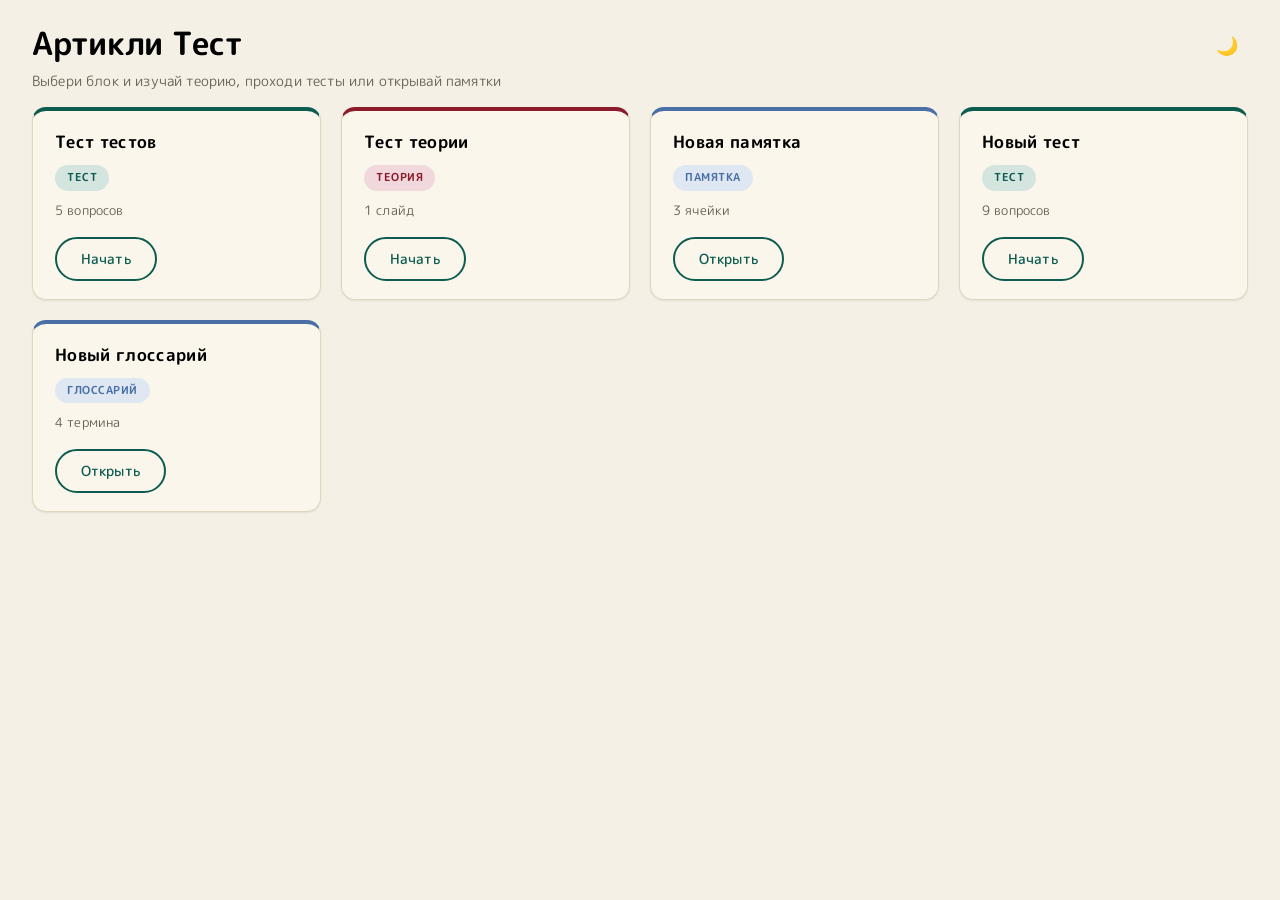
==== commit c22b8f87: "Правки багов. Добавила экспорт импорт из Глоссария. Визуальные правки" ====
--- a/_source/index.html
+++ b/_source/index.html
@@ -112,6 +112,8 @@
                     <div class="lesson-title" id="glossary-title"></div>
                     <div class="header-right">
                         <button class="btn btn-text print-hide" id="back-btn-glossary" onclick="goBack()" style="display:none;">← Назад</button>
+                        <button class="btn-icon print-hide" onclick="printCurrent()" title="Сохранить в PDF">📄</button>
+                        <button class="btn-icon print-hide" onclick="exportGlossaryCsv()" title="Экспорт глоссария в CSV">📊</button>
                         <button class="btn-icon print-hide" onclick="toggleTheme()" title="Сменить тему">🌙</button>
                         <button class="btn btn-text print-hide" onclick="exitToMenu()">← В меню</button>
                     </div>
--- a/_source/index.css
+++ b/_source/index.css
@@ -184,14 +184,17 @@
 h1, h2, h3 { font-weight: 700; letter-spacing: 0.02em; }
 
 .app-container {
-    max-width: 960px;
+    max-width: min(1400px, 95vw);
     margin: 0 auto;
     display: flex;
     flex-direction: column;
     gap: 16px;
 }
 .app-container.wide {
-    max-width: 1400px;
+    max-width: min(1800px, 96vw);
+}
+.app-container.narrow {
+    max-width: min(1000px, 92vw);
 }
 
 .screen { display: none; }
@@ -300,48 +303,64 @@
 .btn-icon:hover { background: var(--hover); color: var(--text); }
 .btn:disabled { opacity: .4; cursor: default; pointer-events: none; }
 
-/* ===== Меню ===== */
-.menu-list { display: flex; flex-direction: column; gap: 12px; }
+/* ===== Меню курса — сетка карточек ===== */
+.menu-list {
+    display: grid;
+    grid-template-columns: repeat(4, 1fr);
+    gap: 20px;
+}
+@media (max-width: 1200px) {
+    .menu-list { grid-template-columns: repeat(3, 1fr); }
+}
+@media (max-width: 900px) {
+    .menu-list { grid-template-columns: repeat(2, 1fr); }
+}
+@media (max-width: 600px) {
+    .menu-list { grid-template-columns: 1fr; }
+}
+
 .menu-item {
     background: var(--card-bg);
     border: 1px solid var(--card-border);
     border-radius: var(--radius-lg);
     box-shadow: var(--shadow-sm);
-    padding: 24px 28px;
-    display: flex;
-    justify-content: space-between;
-    align-items: center;
-    gap: 20px;
-    flex-wrap: wrap;
-    transition: box-shadow .2s;
-    border-left: 6px solid var(--card-border);
-}
-.menu-item:hover { box-shadow: var(--shadow-md); }
-.menu-item.theory { border-left-color: var(--secondary); }
-.menu-item.quiz { border-left-color: var(--primary); }
-.menu-item.memo { border-left-color: var(--memo-accent); }
-.menu-item.glossary { border-left-color: var(--memo-accent); }
-
-.menu-info { flex: 1; min-width: 200px; }
+    padding: 20px 22px 18px;
+    display: flex;
+    flex-direction: column;
+    gap: 0;
+    transition: box-shadow .2s, border-color .2s, transform .15s;
+    border-top: 4px solid var(--card-border);
+    cursor: pointer;
+    position: relative;
+    min-height: 180px;
+}
+.menu-item:hover {
+    box-shadow: var(--shadow-md);
+    transform: translateY(-1px);
+}
+.menu-item.theory { border-top-color: var(--secondary); }
+.menu-item.quiz { border-top-color: var(--primary); }
+.menu-item.memo { border-top-color: var(--memo-accent); }
+.menu-item.glossary { border-top-color: var(--memo-accent); }
+
+.menu-info { min-width: 0; }
 .menu-info h3 {
-    margin: 0 0 6px;
-    font-size: 18px;
+    margin: 0 0 10px;
+    font-size: 17px;
     font-weight: 700;
     color: var(--text-strong);
-    display: flex;
-    align-items: center;
-    gap: 10px;
     line-height: 1.3;
+    word-break: break-word;
 }
 .menu-info p {
-    margin: 0;
+    margin: 10px 0 0;
     font-size: 13px;
     color: var(--text-muted);
     line-height: 1.5;
 }
 .menu-type-badge {
     display: inline-block;
-    padding: 3px 10px;
+    padding: 4px 12px;
     font-size: 11px;
     font-weight: 700;
     border-radius: 100px;
@@ -356,15 +375,18 @@
     background: var(--primary-soft);
     color: var(--primary);
 }
-.menu-type-badge.memo {
-    background: var(--memo-accent-soft);
-    color: var(--memo-accent);
-}
+.menu-type-badge.memo,
 .menu-type-badge.glossary {
     background: var(--memo-accent-soft);
     color: var(--memo-accent);
 }
-.menu-actions { display: flex; gap: 8px; flex-wrap: wrap; }
+.menu-actions {
+    display: flex;
+    gap: 8px;
+    flex-wrap: wrap;
+    margin-top: auto;
+    padding-top: 16px;
+}
 
 /* ===== Прогресс ===== */
 .progress-bar {
@@ -529,11 +551,8 @@
     flex: 1;
     min-width: 0;
 }
-
 .slide-list-number .slide-list-marker { font-weight: 700; }
-.slide-list-checkbox .slide-list-text {
-    padding-left: 4px;
-}
+.slide-list-checkbox .slide-list-text { padding-left: 4px; }
 
 @media (max-width: 600px) {
     .slide-list-item.level-1 { margin-left: 18px; }
@@ -662,6 +681,43 @@
 .nav-btn:disabled { opacity: .35; cursor: default; }
 .nav-btn.primary { background: var(--primary); color: #fff; border-color: var(--primary); }
 .nav-btn.primary:hover:not(:disabled) { background: var(--primary-hover); border-color: var(--primary-hover); }
+
+/* «Завершить блок» + «<Название> →» */
+.nav-row-right {
+    display: flex;
+    gap: 10px;
+    flex-wrap: wrap;
+}
+.nav-row-right .nav-btn {
+    padding: 12px 24px;
+}
+
+/* В памятке и глоссарии */
+.memo-nav-row,
+.glossary-nav-row {
+    display: flex;
+    gap: 12px;
+    justify-content: flex-end;
+    margin-top: 24px;
+    padding-top: 20px;
+    border-top: 1px solid var(--border);
+    flex-wrap: wrap;
+}
+
+@media (max-width: 600px) {
+    .nav-row-right,
+    .memo-nav-row,
+    .glossary-nav-row {
+        flex-direction: column-reverse;
+        width: 100%;
+    }
+    .nav-row-right .nav-btn,
+    .memo-nav-row .btn,
+    .glossary-nav-row .btn {
+        width: 100%;
+        justify-content: center;
+    }
+}
 
 /* ===== Навигация теста ===== */
 .quiz-nav-grid {
@@ -903,7 +959,6 @@
 @media (max-width: 600px) {
     .card-btn { width: 76px; height: 76px; font-size: 28px; }
 }
-
 .card-answer-label {
     text-align: center;
     color: var(--text-muted);
@@ -1117,7 +1172,7 @@
 .memo-grid {
     display: grid;
     gap: 20px;
-    align-items: start;
+    align-items: stretch;
 }
 .memo-grid.cols-1 { grid-template-columns: 1fr; }
 .memo-grid.cols-2 { grid-template-columns: repeat(2, 1fr); }
@@ -1133,6 +1188,7 @@
     transition: box-shadow .2s;
     display: flex;
     flex-direction: column;
+    height: 100%;
 }
 .memo-cell:hover { box-shadow: var(--shadow-md); }
 
@@ -1334,6 +1390,20 @@
     color: var(--card-face-text);
     display: inline-block;
     min-width: 200px;
+}
+
+/* Глоссарий в печати */
+.print-glossary-item {
+    margin-bottom: 32px;
+    page-break-inside: avoid;
+}
+.print-glossary-term {
+    font-size: 16pt;
+    font-weight: 700;
+    color: #000 !important;
+    margin: 0 0 8px;
+    padding-bottom: 4px;
+    border-bottom: 2px solid #000;
 }
 
 @media print {
@@ -1539,6 +1609,14 @@
         -webkit-print-color-adjust: exact !important;
         print-color-adjust: exact !important;
     }
+
+    /* Скрываем сайдбар глоссария в печати */
+    .glossary-sidebar {
+        display: none !important;
+    }
+    .glossary-layout {
+        display: block !important;
+    }
 }
 
 /* ============================================================
@@ -1744,4 +1822,118 @@
         position: static;
         max-height: 320px;
     }
+}
+/* ===== Превью ссылок ===== */
+.link-block { margin: 20px 0; }
+
+.link-preview-card {
+    display: flex;
+    align-items: stretch;
+    gap: 16px;
+    padding: 12px;
+    background: var(--card-bg);
+    border: 1px solid var(--border);
+    border-radius: var(--radius-md);
+    text-decoration: none;
+    color: inherit;
+    transition: all .2s;
+    max-width: 520px;
+}
+.link-preview-card:hover {
+    border-color: var(--primary);
+    box-shadow: var(--shadow-md);
+    transform: translateY(-1px);
+}
+.link-preview-thumb {
+    position: relative;
+    width: 160px;
+    height: 90px;
+    flex-shrink: 0;
+    border-radius: var(--radius-sm);
+    overflow: hidden;
+    background: var(--media-bg);
+}
+.link-preview-thumb img {
+    width: 100%;
+    height: 100%;
+    object-fit: cover;
+    display: block;
+}
+.link-preview-play {
+    position: absolute;
+    inset: 0;
+    display: flex;
+    align-items: center;
+    justify-content: center;
+    background: rgba(0, 0, 0, .3);
+    color: #fff;
+    font-size: 24px;
+    transition: background .2s;
+}
+.link-preview-card:hover .link-preview-play {
+    background: rgba(0, 0, 0, .5);
+}
+
+/* ВК без превью — просто тёмный блок */
+.link-preview-thumb-vk {
+    background: var(--secondary);
+    display: flex;
+    align-items: center;
+    justify-content: center;
+}
+.link-preview-vk-icon {
+    font-size: 40px;
+    opacity: .9;
+}
+
+.link-preview-info {
+    flex: 1;
+    min-width: 0;
+    display: flex;
+    flex-direction: column;
+    justify-content: center;
+    gap: 4px;
+}
+.link-preview-title {
+    font-size: 15px;
+    font-weight: 600;
+    color: var(--text-strong);
+    line-height: 1.4;
+    display: -webkit-box;
+    -webkit-line-clamp: 2;
+    -webkit-box-orient: vertical;
+    overflow: hidden;
+}
+.link-preview-domain {
+    font-size: 12px;
+    color: var(--text-muted);
+}
+
+/* Обычные ссылки — с доменом */
+.slide-link.link-with-domain {
+    display: inline-flex;
+    align-items: center;
+    gap: 10px;
+}
+.slide-link.link-with-domain .link-icon {
+    font-size: 16px;
+}
+.slide-link.link-with-domain .link-text-main {
+    font-weight: 700;
+}
+.slide-link.link-with-domain .link-domain {
+    font-size: 12px;
+    opacity: .7;
+    font-weight: 400;
+}
+
+@media (max-width: 600px) {
+    .link-preview-card {
+        flex-direction: column;
+        max-width: 100%;
+    }
+    .link-preview-thumb {
+        width: 100%;
+        height: 180px;
+    }
 }
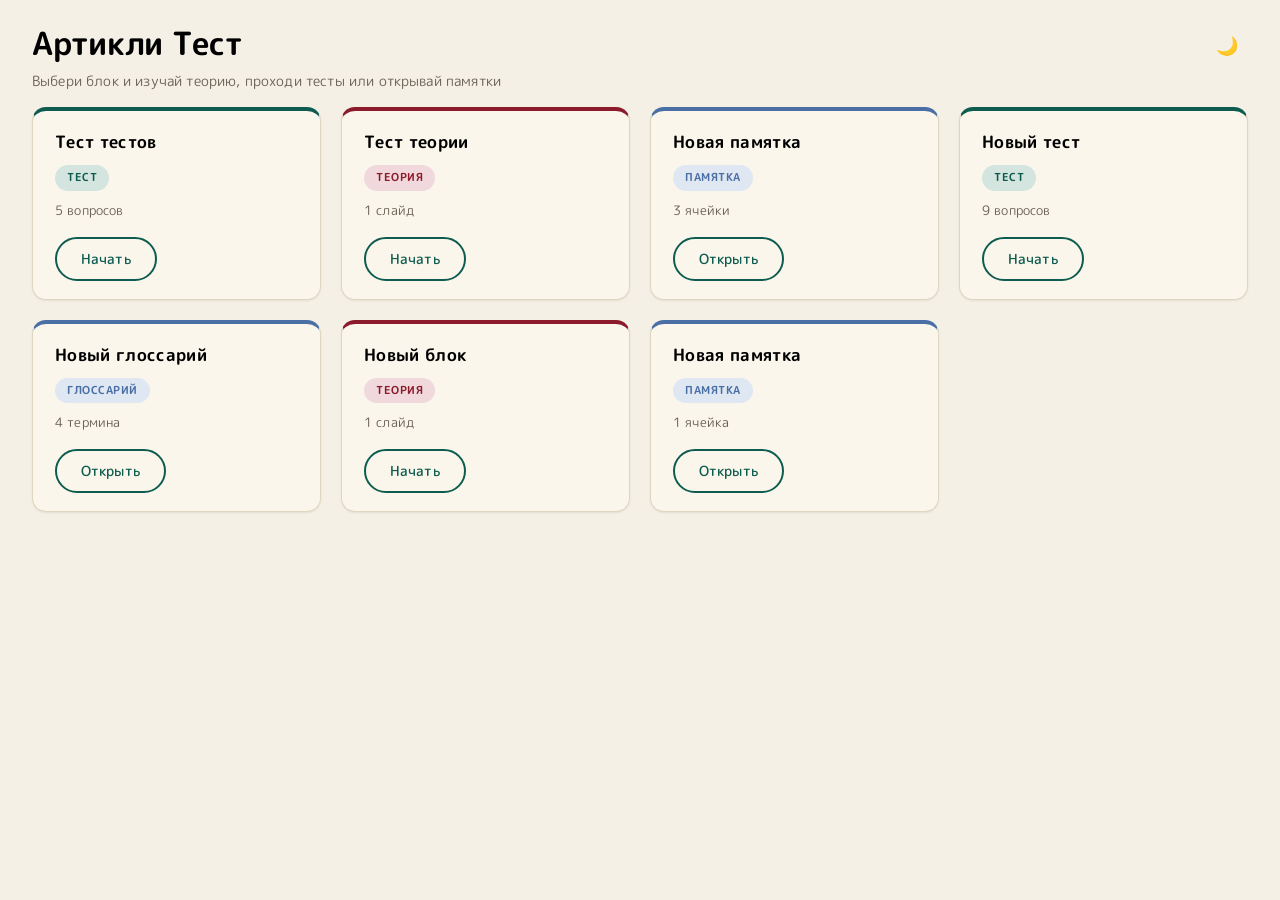
==== commit b764daa4: "Починка поломок" ====
--- a/_source/index.html
+++ b/_source/index.html
@@ -3,7 +3,11 @@
 <head>
     <meta charset="UTF-8">
     <meta name="viewport" content="width=device-width, initial-scale=1.0">
+    <meta name="description" content="Учебный курс — теория, тесты, памятки и глоссарий">
+    <meta name="color-scheme" content="light dark">
     <title id="page-title">Курс</title>
+
+    <!-- Anti-FOUC: применяем тему ДО первой отрисовки -->
     <script>
         (function() {
             try {
@@ -16,9 +20,17 @@
             } catch (e) {}
         })();
     </script>
+
     <link rel="stylesheet" href="index.css">
 </head>
 <body>
+
+<noscript>
+    <div style="max-width: 640px; margin: 80px auto; padding: 32px 24px; font-family: sans-serif; line-height: 1.6;">
+        <h1 style="margin: 0 0 12px; font-size: 22px;">⚠ JavaScript отключён</h1>
+        <p style="margin: 0 0 12px;">Курс не может отобразиться без JavaScript. Включи его в настройках браузера и обнови страницу.</p>
+    </div>
+</noscript>
 
 <div class="app-container" id="app-container">
 
--- a/_source/index.css
+++ b/_source/index.css
@@ -513,6 +513,13 @@
 }
 .slide-content strong { color: var(--text-strong); font-weight: 700; }
 
+.slide-content .text-p {
+    font-size: 16px;
+    line-height: 1.7;
+    margin: 0 0 16px;
+    color: var(--text);
+}
+
 /* ===== СПИСКИ В КОНТЕНТЕ ===== */
 .slide-list {
     list-style: none;
@@ -1218,6 +1225,12 @@
     flex: 1;
 }
 .memo-cell-body p {
+    font-size: 15px;
+    line-height: 1.6;
+    margin: 0 0 12px;
+    color: var(--card-face-text);
+}
+.memo-cell-body .text-p {
     font-size: 15px;
     line-height: 1.6;
     margin: 0 0 12px;
@@ -1620,7 +1633,7 @@
 }
 
 /* ============================================================
-   ЧАСТЬ 2 — ПРОЗРАЧНЫЕ КНОПКИ
+   ЧАСТЬ 2 — ПРОЗРАЧНЫЕ КНОПКИ (перекрывают базовые)
    ============================================================ */
 
 /* --- Основная кнопка (.btn-primary) --- */
@@ -1823,8 +1836,9 @@
         max-height: 320px;
     }
 }
+
 /* ===== Превью ссылок ===== */
-.link-block { margin: 20px 0; }
+/* .link-block — уже объявлен выше, в разделе «Ссылки» */
 
 .link-preview-card {
     display: flex;
@@ -1936,4 +1950,437 @@
         width: 100%;
         height: 180px;
     }
+}
+
+/* ============================================================
+   WIKI-ССЫЛКИ — внутренние ссылки в тексте
+   ============================================================ */
+.wiki-link {
+    display: inline;
+    color: var(--primary);
+    font-weight: 600;
+    text-decoration: none;
+    border-bottom: 1px dashed var(--primary);
+    padding: 0 2px;
+    cursor: pointer;
+    transition: all .15s;
+    border-radius: 3px;
+    white-space: nowrap;
+}
+.wiki-link:hover {
+    background: var(--primary-soft);
+    border-bottom-style: solid;
+}
+
+/* Цвет и подсветка по типу блока */
+
+/* Тест — зелёный */
+.wiki-link.wiki-link-quiz {
+    color: var(--primary);
+    border-bottom-color: var(--primary);
+}
+.wiki-link.wiki-link-quiz:hover {
+    background: var(--primary-soft);
+}
+
+/* Теория — бордовый */
+.wiki-link.wiki-link-theory {
+    color: var(--secondary);
+    border-bottom-color: var(--secondary);
+}
+.wiki-link.wiki-link-theory:hover {
+    background: var(--secondary-soft);
+}
+
+/* Памятка и глоссарий — синий */
+.wiki-link.wiki-link-memo,
+.wiki-link.wiki-link-glossary {
+    color: var(--memo-accent);
+    border-bottom-color: var(--memo-accent);
+}
+.wiki-link.wiki-link-memo:hover,
+.wiki-link.wiki-link-glossary:hover {
+    background: var(--memo-accent-soft);
+}
+
+/* Битые ссылки — блок не найден */
+.wiki-link-broken {
+    display: inline;
+    color: var(--error);
+    text-decoration: line-through;
+    cursor: help;
+    font-family: var(--font-mono);
+    font-size: 0.9em;
+    padding: 0 2px;
+    border-radius: 3px;
+}
+
+/* Внутри ячейки памятки — цвета на фоне card-face */
+.memo-cell-body .wiki-link {
+    font-weight: 700;
+}
+
+/* Внутри цитаты */
+.quote .wiki-link,
+.slide-content .quote .wiki-link {
+    font-weight: 700;
+}
+
+/* В тесте — не ломать строку в вариантах */
+.quiz-opt .wiki-link {
+    white-space: normal;
+}
+
+/* На мобильном — не вылезать за пределы */
+@media (max-width: 600px) {
+    .wiki-link {
+        white-space: normal;
+    }
+}
+
+/* ============================================================
+   BACKLINKS — обратные ссылки
+   ============================================================ */
+.backlinks-block {
+    margin-top: 32px;
+    padding: 16px 20px;
+    background: var(--card-bg);
+    border: 1px solid var(--border);
+    border-radius: var(--radius-md);
+}
+
+.backlinks-title {
+    font-size: 12px;
+    font-weight: 700;
+    text-transform: uppercase;
+    letter-spacing: .8px;
+    color: var(--text-muted);
+    margin-bottom: 12px;
+}
+
+.backlinks-list {
+    list-style: none;
+    padding: 0;
+    margin: 0;
+    display: flex;
+    flex-direction: column;
+    gap: 6px;
+}
+
+.backlinks-list li {
+    margin: 0;
+    padding: 0;
+}
+
+.backlinks-list .wiki-link {
+    display: inline-block;
+    font-size: 14px;
+    padding: 4px 10px;
+    border-radius: var(--radius-sm);
+    white-space: normal;
+    border-bottom: none;
+}
+.backlinks-list .wiki-link:hover {
+    background: var(--primary-soft);
+}
+.backlinks-list .wiki-link.wiki-link-theory:hover {
+    background: var(--secondary-soft);
+}
+.backlinks-list .wiki-link.wiki-link-memo:hover,
+.backlinks-list .wiki-link.wiki-link-glossary:hover {
+    background: var(--memo-accent-soft);
+}
+
+/* ============================================================
+   ПРИМЕЧАНИЯ В ТЕКСТЕ ((N)) — слово и карточка
+   ============================================================ */
+
+/* Подсвеченное слово в тексте */
+.note {
+    color: var(--nav-current);
+    border-bottom: 1px dotted var(--nav-current);
+    cursor: pointer;
+    padding: 0 2px;
+    font-weight: 600;
+    white-space: nowrap;
+    transition: background .15s;
+}
+.note:hover {
+    background: var(--nav-current-soft);
+    border-bottom-style: solid;
+}
+
+.note-broken {
+    color: var(--error);
+    border-bottom: 1px dotted var(--error);
+    cursor: help;
+    padding: 0 2px;
+    font-family: var(--font-mono);
+    font-size: 0.9em;
+}
+
+/* Внутри памятки — цвета на фоне card-face */
+.memo-cell-body .note {
+    color: var(--memo-accent);
+    border-bottom-color: var(--memo-accent);
+}
+.memo-cell-body .note:hover {
+    background: var(--memo-accent-soft);
+}
+
+/* Внутри цитаты */
+.quote .note {
+    color: var(--secondary);
+    border-bottom-color: var(--secondary);
+}
+.quote .note:hover {
+    background: var(--secondary-soft);
+}
+
+/* В вариантах теста — не ломать строку */
+.quiz-opt .note {
+    white-space: normal;
+}
+
+@media (max-width: 600px) {
+    .note { white-space: normal; }
+}
+
+/* Всплывающая карточка (общая для примечаний и маркеров) */
+.note-card {
+    position: absolute;
+    z-index: 10000;
+    max-width: 380px;
+    max-height: 320px;
+    overflow-y: auto;
+    padding: 14px 18px;
+    background: var(--card-bg);
+    border: 1px solid var(--border);
+    border-radius: var(--radius-md);
+    box-shadow: var(--shadow-lg);
+    font-size: 14px;
+    line-height: 1.55;
+    color: var(--text);
+    white-space: pre-wrap;
+    word-break: break-word;
+    opacity: 0;
+    transform: translateY(-4px);
+    transition: opacity .15s, transform .15s;
+    pointer-events: auto;
+}
+.note-card.show {
+    opacity: 1;
+    transform: translateY(0);
+}
+
+/* ============================================================
+   МАРКЕРЫ НА КАРТИНКЕ
+   ============================================================ */
+
+/* Обёртка картинки с маркерами */
+.img-with-markers {
+    position: relative;
+    display: inline-block;
+    max-width: 100%;
+    line-height: 0;
+    border-radius: var(--radius-md);
+    overflow: hidden;
+    background: var(--media-bg);
+}
+.img-with-markers img {
+    display: block;
+    width: 100%;
+    height: auto;
+    cursor: zoom-in;
+    user-select: none;
+    -webkit-user-drag: none;
+}
+
+/* Сам маркер (кружок с крестиком) */
+.img-marker {
+    position: absolute;
+    width: 28px;
+    height: 28px;
+    margin-left: -14px;
+    margin-top: -14px;
+    border-radius: 50%;
+    background: var(--nav-current);
+    color: #fff;
+    border: 2px solid #fff;
+    box-shadow: 0 2px 8px rgba(0,0,0,.4);
+    cursor: pointer;
+    font-size: 14px;
+    font-weight: 700;
+    display: flex;
+    align-items: center;
+    justify-content: center;
+    line-height: 1;
+    padding: 0;
+    transition: transform .15s, background .15s;
+    font-family: inherit;
+    z-index: 2;
+    user-select: none;
+}
+.img-marker::after {
+    content: "✕";
+    font-size: 12px;
+}
+.img-marker:hover,
+.img-marker.is-active {
+    transform: scale(1.2);
+    background: var(--primary);
+    z-index: 5;
+}
+@media (max-width: 600px) {
+    .img-marker {
+        width: 24px;
+        height: 24px;
+        margin-left: -12px;
+        margin-top: -12px;
+        font-size: 12px;
+    }
+    .img-marker::after { font-size: 10px; }
+}
+
+/* ============================================================
+   МОДАЛКА маркера (для мобильных)
+   ============================================================ */
+.img-marker-modal-overlay {
+    position: fixed;
+    inset: 0;
+    background: rgba(13, 20, 22, .7);
+    backdrop-filter: blur(3px);
+    display: flex;
+    align-items: center;
+    justify-content: center;
+    padding: 20px;
+    z-index: 10000;
+    animation: fadeIn .2s ease;
+}
+.img-marker-modal {
+    background: var(--card-bg);
+    border: 1px solid var(--border);
+    border-radius: var(--radius-lg);
+    box-shadow: var(--shadow-lg);
+    width: 100%;
+    max-width: 520px;
+    max-height: calc(100vh - 40px);
+    display: flex;
+    flex-direction: column;
+    padding: 24px 26px;
+    animation: fadeIn .25s ease;
+}
+.img-marker-modal-title {
+    margin: 0 0 14px;
+    font-size: 17px;
+    font-weight: 700;
+    color: var(--text-strong);
+}
+.img-marker-modal-body {
+    flex: 1;
+    overflow-y: auto;
+    font-size: 15px;
+    line-height: 1.6;
+    color: var(--text);
+    white-space: pre-wrap;
+    word-break: break-word;
+}
+.img-marker-modal-actions {
+    margin-top: 18px;
+    padding-top: 14px;
+    border-top: 1px solid var(--border);
+    display: flex;
+    justify-content: flex-end;
+}
+
+/* ============================================================
+   ЛАЙТБОКС — увеличение картинки по двойному клику
+   ============================================================ */
+.lightbox-overlay {
+    position: fixed;
+    inset: 0;
+    background: rgba(0, 0, 0, .9);
+    display: flex;
+    align-items: center;
+    justify-content: center;
+    padding: 20px;
+    z-index: 20000;
+    cursor: zoom-out;
+    animation: fadeIn .2s ease;
+}
+.lightbox-overlay img {
+    max-width: 100%;
+    max-height: 100%;
+    object-fit: contain;
+    border-radius: 4px;
+    cursor: zoom-out;
+    user-select: none;
+    -webkit-user-drag: none;
+}
+.lightbox-close {
+    position: absolute;
+    top: 16px;
+    right: 16px;
+    width: 44px;
+    height: 44px;
+    border-radius: 50%;
+    border: none;
+    background: rgba(255, 255, 255, .15);
+    color: #fff;
+    font-size: 22px;
+    cursor: pointer;
+    display: flex;
+    align-items: center;
+    justify-content: center;
+    font-family: inherit;
+    transition: all .15s;
+}
+.lightbox-close:hover {
+    background: rgba(255, 255, 255, .3);
+    transform: scale(1.05);
+}
+
+/* ============================================================
+   ПЕЧАТЬ — примечания под абзацем / картинкой
+   ============================================================ */
+.print-notes {
+    margin: 8px 0 16px 0;
+    padding: 8px 12px;
+    border-left: 3px solid #999;
+    font-size: 11pt;
+    line-height: 1.5;
+}
+.print-note-item {
+    margin-bottom: 2px;
+    color: #000;
+}
+
+@media print {
+    /* Маркеры в печати — тёмные кружки */
+    .img-marker {
+        background: #000 !important;
+        color: #fff !important;
+        border: 2px solid #fff !important;
+        print-color-adjust: exact;
+        -webkit-print-color-adjust: exact;
+        transform: none !important;
+    }
+    .img-with-markers img { cursor: default; }
+
+    /* Текст примечания в печати — как [N] */
+    .note {
+        color: #000 !important;
+        border-bottom: none !important;
+        font-weight: 700;
+        white-space: normal;
+    }
+    .note::before { content: "["; }
+    .note::after { content: "]"; }
+
+    /* Скрываем всплывающие элементы */
+    .note-card,
+    .img-marker-modal-overlay,
+    .lightbox-overlay {
+        display: none !important;
+    }
 }
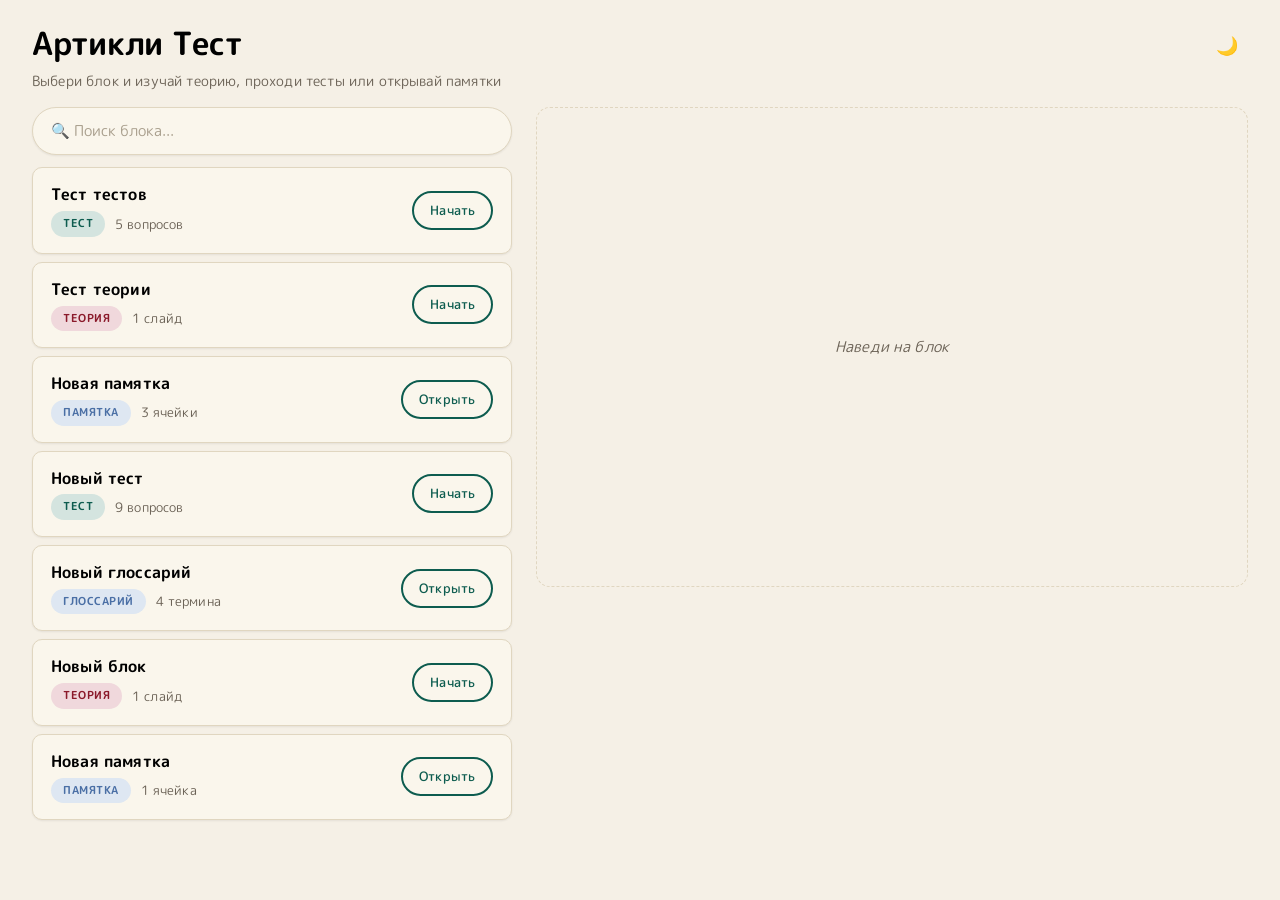
==== commit 124c0299: "Обновлена навигация и выгрузка пдф" ====
--- a/_source/index.html
+++ b/_source/index.html
@@ -34,16 +34,26 @@
 
 <div class="app-container" id="app-container">
 
-    <div class="screen active" id="screen-menu">
-        <div class="screen-header">
-            <div>
-                <h1 class="screen-title" id="course-title" ondblclick="openAdmin()">Курс</h1>
-                <p class="screen-subtitle">Выбери блок и изучай теорию, проходи тесты или открывай памятки</p>
+<div class="screen active" id="screen-menu">
+    <div class="screen-header">
+        <div>
+            <h1 class="screen-title" id="course-title" ondblclick="openAdmin()">Курс</h1>
+            <p class="screen-subtitle">Выбери блок и изучай теорию, проходи тесты или открывай памятки</p>
+        </div>
+        <button class="btn-icon" onclick="toggleTheme()" title="Сменить тему">🌙</button>
+    </div>
+    <div class="menu-split" id="menu-split">
+        <div class="menu-list-col">
+            <div class="menu-search-wrap">
+                <input type="text" class="menu-search" id="menu-search" placeholder="🔍 Поиск блока..." oninput="onMenuSearch()">
             </div>
-            <button class="btn-icon" onclick="toggleTheme()" title="Сменить тему">🌙</button>
+            <div class="menu-list" id="menu-list"></div>
         </div>
-        <div class="menu-list" id="menu-list"></div>
+        <div class="menu-preview-col">
+            <div class="menu-preview" id="menu-preview"></div>
+        </div>
     </div>
+</div>
 
     <div class="screen" id="screen-lesson">
         <div class="card">
@@ -68,6 +78,7 @@
                 </div>
             </div>
             <aside class="lesson-sidebar">
+                <button class="help-btn" onclick="openHelp()">Справка</button>
                 <h3>Содержание</h3>
                 <nav class="topic-list" id="topic-list"></nav>
             </aside>
@@ -98,6 +109,7 @@
                 </div>
             </div>
             <aside class="quiz-sidebar">
+                <button class="help-btn" onclick="openHelp()">Справка</button>
                 <h3>Навигация</h3>
                 <div class="quiz-nav-grid" id="quiz-nav-grid"></div>
             </aside>
@@ -109,6 +121,7 @@
             <h1 class="memo-screen-title" id="memo-title"></h1>
             <div class="header-right">
                 <button class="btn btn-text print-hide" id="back-btn-memo" onclick="goBack()" style="display:none;">← Назад</button>
+                <button class="btn-icon print-hide" onclick="openHelp()" title="Справка">📖</button>
                 <button class="btn-icon print-hide" onclick="printCurrent()" title="Сохранить в PDF">📄</button>
                 <button class="btn-icon print-hide" onclick="toggleTheme()" title="Сменить тему">🌙</button>
                 <button class="btn btn-text print-hide" onclick="exitToMenu()">← В меню</button>
@@ -124,6 +137,7 @@
                     <div class="lesson-title" id="glossary-title"></div>
                     <div class="header-right">
                         <button class="btn btn-text print-hide" id="back-btn-glossary" onclick="goBack()" style="display:none;">← Назад</button>
+                        <button class="btn-icon print-hide" onclick="openHelp()" title="Справка">📖</button>
                         <button class="btn-icon print-hide" onclick="printCurrent()" title="Сохранить в PDF">📄</button>
                         <button class="btn-icon print-hide" onclick="exportGlossaryCsv()" title="Экспорт глоссария в CSV">📊</button>
                         <button class="btn-icon print-hide" onclick="toggleTheme()" title="Сменить тему">🌙</button>
@@ -150,6 +164,16 @@
 
 </div>
 
+<!-- ============================================================
+     МОДАЛКА СПРАВКИ
+     ============================================================ -->
+<div class="help-overlay" id="help-overlay" onclick="closeHelpIfOutside(event)">
+    <div class="help-modal" id="help-modal">
+        <button class="help-close" onclick="closeHelp()" title="Закрыть (Esc)">✕</button>
+        <div id="help-body"></div>
+    </div>
+</div>
+
 <script src="data.js"></script>
 <script src="index.js"></script>
 </body>
--- a/_source/index.css
+++ b/_source/index.css
@@ -303,61 +303,7 @@
 .btn-icon:hover { background: var(--hover); color: var(--text); }
 .btn:disabled { opacity: .4; cursor: default; pointer-events: none; }
 
-/* ===== Меню курса — сетка карточек ===== */
-.menu-list {
-    display: grid;
-    grid-template-columns: repeat(4, 1fr);
-    gap: 20px;
-}
-@media (max-width: 1200px) {
-    .menu-list { grid-template-columns: repeat(3, 1fr); }
-}
-@media (max-width: 900px) {
-    .menu-list { grid-template-columns: repeat(2, 1fr); }
-}
-@media (max-width: 600px) {
-    .menu-list { grid-template-columns: 1fr; }
-}
-
-.menu-item {
-    background: var(--card-bg);
-    border: 1px solid var(--card-border);
-    border-radius: var(--radius-lg);
-    box-shadow: var(--shadow-sm);
-    padding: 20px 22px 18px;
-    display: flex;
-    flex-direction: column;
-    gap: 0;
-    transition: box-shadow .2s, border-color .2s, transform .15s;
-    border-top: 4px solid var(--card-border);
-    cursor: pointer;
-    position: relative;
-    min-height: 180px;
-}
-.menu-item:hover {
-    box-shadow: var(--shadow-md);
-    transform: translateY(-1px);
-}
-.menu-item.theory { border-top-color: var(--secondary); }
-.menu-item.quiz { border-top-color: var(--primary); }
-.menu-item.memo { border-top-color: var(--memo-accent); }
-.menu-item.glossary { border-top-color: var(--memo-accent); }
-
-.menu-info { min-width: 0; }
-.menu-info h3 {
-    margin: 0 0 10px;
-    font-size: 17px;
-    font-weight: 700;
-    color: var(--text-strong);
-    line-height: 1.3;
-    word-break: break-word;
-}
-.menu-info p {
-    margin: 10px 0 0;
-    font-size: 13px;
-    color: var(--text-muted);
-    line-height: 1.5;
-}
+/* ===== Бейдж типа блока (используется в меню и preview) ===== */
 .menu-type-badge {
     display: inline-block;
     padding: 4px 12px;
@@ -379,13 +325,6 @@
 .menu-type-badge.glossary {
     background: var(--memo-accent-soft);
     color: var(--memo-accent);
-}
-.menu-actions {
-    display: flex;
-    gap: 8px;
-    flex-wrap: wrap;
-    margin-top: auto;
-    padding-top: 16px;
 }
 
 /* ===== Прогресс ===== */
@@ -1417,6 +1356,17 @@
     margin: 0 0 8px;
     padding-bottom: 4px;
     border-bottom: 2px solid #000;
+}
+
+/* Теория в печати — все слайды блока */
+.print-theory-title {
+    page-break-after: avoid;
+}
+.print-theory-slide {
+    margin-bottom: 24px;
+}
+.print-theory-slide.print-page-break {
+    page-break-before: always;
 }
 
 @media print {
@@ -1463,10 +1413,6 @@
     .card-body {
         padding: 0 !important;
     }
-    .menu-item {
-        box-shadow: none !important;
-        border: none !important;
-    }
 
     .lesson-header,
     .memo-screen-header {
@@ -1587,13 +1533,6 @@
 
     .print-match-pair { color: #000 !important; font-size: 11pt; }
 
-    @media (max-width: 900px) {
-        .memo-grid.cols-3,
-        .memo-grid.cols-4 {
-            grid-template-columns: repeat(2, 1fr) !important;
-        }
-    }
-
     .group-q-item,
     .slide-media {
         page-break-inside: avoid;
@@ -1629,6 +1568,17 @@
     }
     .glossary-layout {
         display: block !important;
+    }
+
+    /* Печать теории — все слайды */
+    .print-theory-slide {
+        page-break-inside: auto;
+    }
+    .print-theory-slide .slide-title {
+        page-break-after: avoid;
+    }
+    .print-theory-title {
+        page-break-after: avoid;
     }
 }
 
@@ -1838,8 +1788,6 @@
 }
 
 /* ===== Превью ссылок ===== */
-/* .link-block — уже объявлен выше, в разделе «Ссылки» */
-
 .link-preview-card {
     display: flex;
     align-items: stretch;
@@ -1972,8 +1920,6 @@
     border-bottom-style: solid;
 }
 
-/* Цвет и подсветка по типу блока */
-
 /* Тест — зелёный */
 .wiki-link.wiki-link-quiz {
     color: var(--primary);
@@ -2015,23 +1961,19 @@
     border-radius: 3px;
 }
 
-/* Внутри ячейки памятки — цвета на фоне card-face */
 .memo-cell-body .wiki-link {
     font-weight: 700;
 }
 
-/* Внутри цитаты */
 .quote .wiki-link,
 .slide-content .quote .wiki-link {
     font-weight: 700;
 }
 
-/* В тесте — не ломать строку в вариантах */
 .quiz-opt .wiki-link {
     white-space: normal;
 }
 
-/* На мобильном — не вылезать за пределы */
 @media (max-width: 600px) {
     .wiki-link {
         white-space: normal;
@@ -2095,7 +2037,6 @@
    ПРИМЕЧАНИЯ В ТЕКСТЕ ((N)) — слово и карточка
    ============================================================ */
 
-/* Подсвеченное слово в тексте */
 .note {
     color: var(--nav-current);
     border-bottom: 1px dotted var(--nav-current);
@@ -2119,7 +2060,6 @@
     font-size: 0.9em;
 }
 
-/* Внутри памятки — цвета на фоне card-face */
 .memo-cell-body .note {
     color: var(--memo-accent);
     border-bottom-color: var(--memo-accent);
@@ -2128,7 +2068,6 @@
     background: var(--memo-accent-soft);
 }
 
-/* Внутри цитаты */
 .quote .note {
     color: var(--secondary);
     border-bottom-color: var(--secondary);
@@ -2137,7 +2076,6 @@
     background: var(--secondary-soft);
 }
 
-/* В вариантах теста — не ломать строку */
 .quiz-opt .note {
     white-space: normal;
 }
@@ -2177,7 +2115,6 @@
    МАРКЕРЫ НА КАРТИНКЕ
    ============================================================ */
 
-/* Обёртка картинки с маркерами */
 .img-with-markers {
     position: relative;
     display: inline-block;
@@ -2196,7 +2133,6 @@
     -webkit-user-drag: none;
 }
 
-/* Сам маркер (кружок с крестиком) */
 .img-marker {
     position: absolute;
     width: 28px;
@@ -2356,7 +2292,6 @@
 }
 
 @media print {
-    /* Маркеры в печати — тёмные кружки */
     .img-marker {
         background: #000 !important;
         color: #fff !important;
@@ -2367,7 +2302,6 @@
     }
     .img-with-markers img { cursor: default; }
 
-    /* Текст примечания в печати — как [N] */
     .note {
         color: #000 !important;
         border-bottom: none !important;
@@ -2377,10 +2311,552 @@
     .note::before { content: "["; }
     .note::after { content: "]"; }
 
-    /* Скрываем всплывающие элементы */
     .note-card,
     .img-marker-modal-overlay,
     .lightbox-overlay {
         display: none !important;
     }
+}
+
+/* ============================================================
+   СПРАВКА — кнопка в сайдбаре + модалка
+   ============================================================ */
+
+.help-btn {
+    display: block;
+    width: 100%;
+    padding: 10px 14px;
+    margin-bottom: 16px;
+    border: 1px solid var(--border);
+    border-radius: var(--radius-sm);
+    background: var(--card-bg);
+    color: var(--text);
+    font-family: inherit;
+    font-size: 14px;
+    font-weight: 500;
+    text-align: center;
+    cursor: pointer;
+    transition: all .15s;
+}
+.help-btn:hover {
+    border-color: var(--primary);
+    background: var(--primary-soft);
+    color: var(--primary);
+}
+
+.help-overlay {
+    position: fixed;
+    inset: 0;
+    background: rgba(13, 20, 22, .55);
+    backdrop-filter: blur(2px);
+    display: none;
+    justify-content: center;
+    align-items: center;
+    padding: 20px;
+    z-index: 9000;
+    animation: fadeIn .2s ease;
+}
+.help-overlay.show { display: flex; }
+
+.help-modal {
+    background: var(--card-bg);
+    border: 1px solid var(--border);
+    border-radius: var(--radius-lg);
+    box-shadow: var(--shadow-lg);
+    width: 100%;
+    max-width: 640px;
+    max-height: calc(100vh - 40px);
+    overflow-y: auto;
+    padding: 28px 32px;
+    position: relative;
+    animation: fadeIn .25s ease;
+}
+.help-close {
+    position: absolute;
+    top: 14px;
+    right: 14px;
+    width: 36px;
+    height: 36px;
+    border-radius: 50%;
+    border: none;
+    background: transparent;
+    color: var(--text-muted);
+    font-size: 18px;
+    cursor: pointer;
+    display: flex;
+    align-items: center;
+    justify-content: center;
+    font-family: inherit;
+    transition: all .15s;
+}
+.help-close:hover { background: var(--hover); color: var(--text); }
+
+.help-title {
+    margin: 0 0 20px;
+    font-size: 20px;
+    font-weight: 700;
+    color: var(--text-strong);
+}
+
+.help-section {
+    margin-bottom: 20px;
+    padding-bottom: 16px;
+    border-bottom: 1px solid var(--border);
+}
+.help-section:last-child {
+    border-bottom: none;
+    padding-bottom: 0;
+}
+
+.help-row {
+    font-size: 14px;
+    line-height: 1.6;
+    color: var(--text);
+    margin-bottom: 4px;
+}
+.help-label {
+    color: var(--text-muted);
+    margin-right: 6px;
+}
+.help-value {
+    color: var(--text-strong);
+    font-weight: 500;
+}
+
+.help-section-title {
+    font-size: 12px;
+    font-weight: 700;
+    text-transform: uppercase;
+    letter-spacing: .8px;
+    color: var(--text-muted);
+    margin-bottom: 12px;
+}
+
+.help-subsection-title {
+    font-size: 13px;
+    font-weight: 600;
+    color: var(--text);
+    margin: 12px 0 8px;
+}
+
+.help-empty {
+    font-size: 13px;
+    color: var(--text-muted);
+    font-style: italic;
+}
+
+.help-notes-list {
+    list-style: none;
+    margin: 0;
+    padding: 0;
+    counter-reset: none;
+}
+.help-notes-list li {
+    display: flex;
+    gap: 10px;
+    align-items: flex-start;
+    font-size: 14px;
+    line-height: 1.5;
+    color: var(--text);
+    margin-bottom: 8px;
+}
+.help-note-num {
+    flex-shrink: 0;
+    width: 22px;
+    height: 22px;
+    border-radius: 50%;
+    background: var(--nav-current);
+    color: #fff;
+    font-size: 11px;
+    font-weight: 700;
+    display: flex;
+    align-items: center;
+    justify-content: center;
+}
+.help-note-text {
+    flex: 1;
+    min-width: 0;
+}
+.help-note-where {
+    color: var(--text-muted);
+    font-size: 12px;
+    margin-left: 6px;
+}
+
+.help-modal .backlinks-block {
+    margin: 0;
+    padding: 0;
+    background: transparent;
+    border: none;
+}
+.help-modal .backlinks-title {
+    display: none;
+}
+
+/* ===== Справка в печати ===== */
+.print-help {
+    display: none;
+}
+@media print {
+    .print-help {
+        display: block;
+        page-break-before: always;
+        padding: 0;
+        font-size: 11pt;
+        color: #000;
+    }
+    .print-help-title {
+        font-size: 18pt;
+        font-weight: 700;
+        margin: 0 0 16px;
+        color: #000;
+    }
+    .print-help-section {
+        margin-bottom: 16px;
+        padding-bottom: 12px;
+        border-bottom: 1px solid #ccc;
+    }
+    .print-help-section-title {
+        font-size: 12pt;
+        font-weight: 700;
+        margin-bottom: 8px;
+        color: #000;
+    }
+    .print-help-sub {
+        font-weight: 700;
+        margin: 8px 0 4px;
+        color: #000;
+    }
+    .print-help-note {
+        margin-bottom: 4px;
+        color: #000;
+    }
+    .print-help-where {
+        color: #666;
+        font-size: 10pt;
+    }
+    .print-help-empty {
+        color: #666;
+        font-style: italic;
+    }
+    .print-help .backlinks-block {
+        margin: 0;
+        padding: 0;
+        background: transparent;
+        border: none;
+    }
+    .print-help .backlinks-title {
+        display: none;
+    }
+    .print-help .backlinks-list {
+        padding: 0;
+        margin: 0;
+    }
+    .print-help .backlinks-list li {
+        list-style: disc;
+        margin-left: 20px;
+        margin-bottom: 4px;
+        color: #000;
+    }
+    .print-help .wiki-link {
+        color: #000 !important;
+        border-bottom: none !important;
+        font-weight: 600;
+    }
+}
+
+/* ============================================================
+   МЕНЮ КУРСА — список + правая панель описания
+   ============================================================ */
+
+.menu-split {
+    display: grid;
+    grid-template-columns: minmax(320px, 480px) 1fr;
+    gap: 24px;
+    align-items: start;
+}
+
+/* --- Левая колонка: поиск + список --- */
+.menu-list-col {
+    display: flex;
+    flex-direction: column;
+    gap: 12px;
+    position: sticky;
+    top: 20px;
+}
+
+.menu-search-wrap {
+    position: relative;
+}
+
+.menu-search {
+    width: 100%;
+    padding: 12px 18px;
+    font-size: 15px;
+    font-family: inherit;
+    color: var(--text);
+    background: var(--card-bg);
+    border: 1px solid var(--card-border);
+    border-radius: 100px;
+    outline: none;
+    transition: all .15s;
+    box-shadow: var(--shadow-sm);
+}
+.menu-search:hover { border-color: var(--text-muted); }
+.menu-search:focus {
+    border-color: var(--primary);
+    box-shadow: 0 0 0 3px var(--primary-soft);
+}
+.menu-search::placeholder {
+    color: var(--text-disabled);
+}
+
+.menu-list {
+    display: flex;
+    flex-direction: column;
+    gap: 8px;
+}
+
+.menu-empty {
+    padding: 24px 18px;
+    text-align: center;
+    color: var(--text-muted);
+    font-size: 14px;
+    font-style: italic;
+    background: var(--card-bg);
+    border: 1px dashed var(--card-border);
+    border-radius: var(--radius-md);
+}
+
+/* --- Строка списка --- */
+.menu-row {
+    display: flex;
+    align-items: center;
+    gap: 12px;
+    padding: 16px 18px;
+    background: var(--card-bg);
+    border: 1px solid var(--card-border);
+    border-radius: var(--radius-md);
+    box-shadow: var(--shadow-sm);
+    cursor: pointer;
+    transition: box-shadow .2s, border-color .15s, transform .15s, background .15s;
+    outline: none;
+}
+.menu-row:hover,
+.menu-row:focus-visible {
+    border-color: var(--primary);
+    box-shadow: var(--shadow-md);
+    transform: translateY(-1px);
+}
+.menu-row.is-current {
+    border-color: var(--primary);
+    box-shadow: var(--shadow-md), 0 0 0 3px var(--primary-soft);
+}
+
+.menu-row-main {
+    flex: 1;
+    min-width: 0;
+}
+
+.menu-row-title {
+    font-size: 16px;
+    font-weight: 700;
+    color: var(--text-strong);
+    line-height: 1.3;
+    margin-bottom: 6px;
+    word-break: break-word;
+}
+
+.menu-row-meta {
+    display: flex;
+    align-items: center;
+    gap: 10px;
+    flex-wrap: wrap;
+}
+
+.menu-row-count {
+    font-size: 13px;
+    color: var(--text-muted);
+}
+
+.menu-row-actions {
+    display: flex;
+    align-items: center;
+    gap: 6px;
+    flex-shrink: 0;
+}
+
+.menu-row-btn {
+    flex-shrink: 0;
+    padding: 8px 16px;
+    font-size: 13px;
+}
+
+.menu-row-btn-reset {
+    padding: 8px 12px;
+    font-size: 13px;
+    color: var(--text-muted);
+}
+.menu-row-btn-reset:hover {
+    color: var(--error);
+    background: var(--error-bg);
+}
+
+/* --- Правая колонка: preview --- */
+.menu-preview-col {
+    min-height: 480px;
+}
+
+.menu-preview {
+    position: sticky;
+    top: 20px;
+    min-height: 480px;
+    border-radius: var(--radius-lg);
+    border: 1px solid var(--card-border);
+    box-shadow: var(--shadow-sm);
+    background-color: var(--card-bg);
+    background-size: cover;
+    background-position: center;
+    background-repeat: no-repeat;
+    overflow: hidden;
+    display: flex;
+    align-items: stretch;
+    transition: border-color .2s, box-shadow .2s;
+}
+
+.menu-preview.is-empty {
+    border-style: dashed;
+    background: transparent;
+    box-shadow: none;
+}
+
+.menu-preview-placeholder {
+    margin: auto;
+    color: var(--text-muted);
+    font-size: 15px;
+    font-style: italic;
+    text-align: center;
+    padding: 24px;
+}
+
+.menu-preview-inner {
+    position: relative;
+    z-index: 1;
+    width: 100%;
+    padding: 48px 44px;
+    display: flex;
+    flex-direction: column;
+    justify-content: flex-end;
+    gap: 16px;
+    color: var(--text);
+}
+
+/* Затемняющий градиент поверх картинки — для читаемости */
+.menu-preview.has-cover::before {
+    content: "";
+    position: absolute;
+    inset: 0;
+    background: linear-gradient(
+        180deg,
+        rgba(0, 0, 0, 0.15) 0%,
+        rgba(0, 0, 0, 0.45) 55%,
+        rgba(0, 0, 0, 0.75) 100%
+    );
+    z-index: 0;
+}
+.menu-preview.has-cover .menu-preview-inner {
+    color: #fff;
+}
+.menu-preview.has-cover .menu-preview-title {
+    color: #fff;
+}
+.menu-preview.has-cover .menu-preview-desc {
+    color: rgba(255, 255, 255, 0.9);
+}
+.menu-preview.has-cover .menu-preview-count {
+    color: rgba(255, 255, 255, 0.75);
+}
+
+.menu-preview-badge {
+    align-self: flex-start;
+    display: inline-block;
+    padding: 4px 12px;
+    font-size: 11px;
+    font-weight: 700;
+    border-radius: 100px;
+    text-transform: uppercase;
+    letter-spacing: .5px;
+    margin-bottom: 4px;
+}
+
+.menu-preview-title {
+    font-size: 28px;
+    font-weight: 700;
+    line-height: 1.2;
+    color: var(--text-strong);
+    margin: 0;
+    letter-spacing: -.3px;
+    word-break: break-word;
+}
+
+.menu-preview-desc {
+    font-size: 15px;
+    line-height: 1.55;
+    color: var(--text-soft);
+    max-width: 60ch;
+    white-space: pre-wrap;
+    word-break: break-word;
+}
+
+.menu-preview-count {
+    font-size: 13px;
+    color: var(--text-muted);
+    font-weight: 500;
+}
+
+/* --- Адаптив --- */
+@media (max-width: 900px) {
+    .menu-split {
+        grid-template-columns: 1fr;
+        gap: 16px;
+    }
+    .menu-list-col {
+        position: static;
+    }
+    .menu-preview-col {
+        min-height: 0;
+    }
+    .menu-preview {
+        position: static;
+        min-height: 240px;
+    }
+    .menu-preview-inner {
+        padding: 28px 24px;
+        justify-content: flex-end;
+    }
+    .menu-preview-title {
+        font-size: 22px;
+    }
+    .menu-row {
+        padding: 14px 16px;
+    }
+    .menu-row-btn {
+        padding: 8px 14px;
+    }
+}
+
+@media (max-width: 480px) {
+    .menu-row {
+        flex-direction: column;
+        align-items: stretch;
+        gap: 10px;
+    }
+    .menu-row-actions {
+        width: 100%;
+    }
+    .menu-row-actions .menu-row-btn {
+        flex: 1;
+        width: 100%;
+        justify-content: center;
+    }
 }
